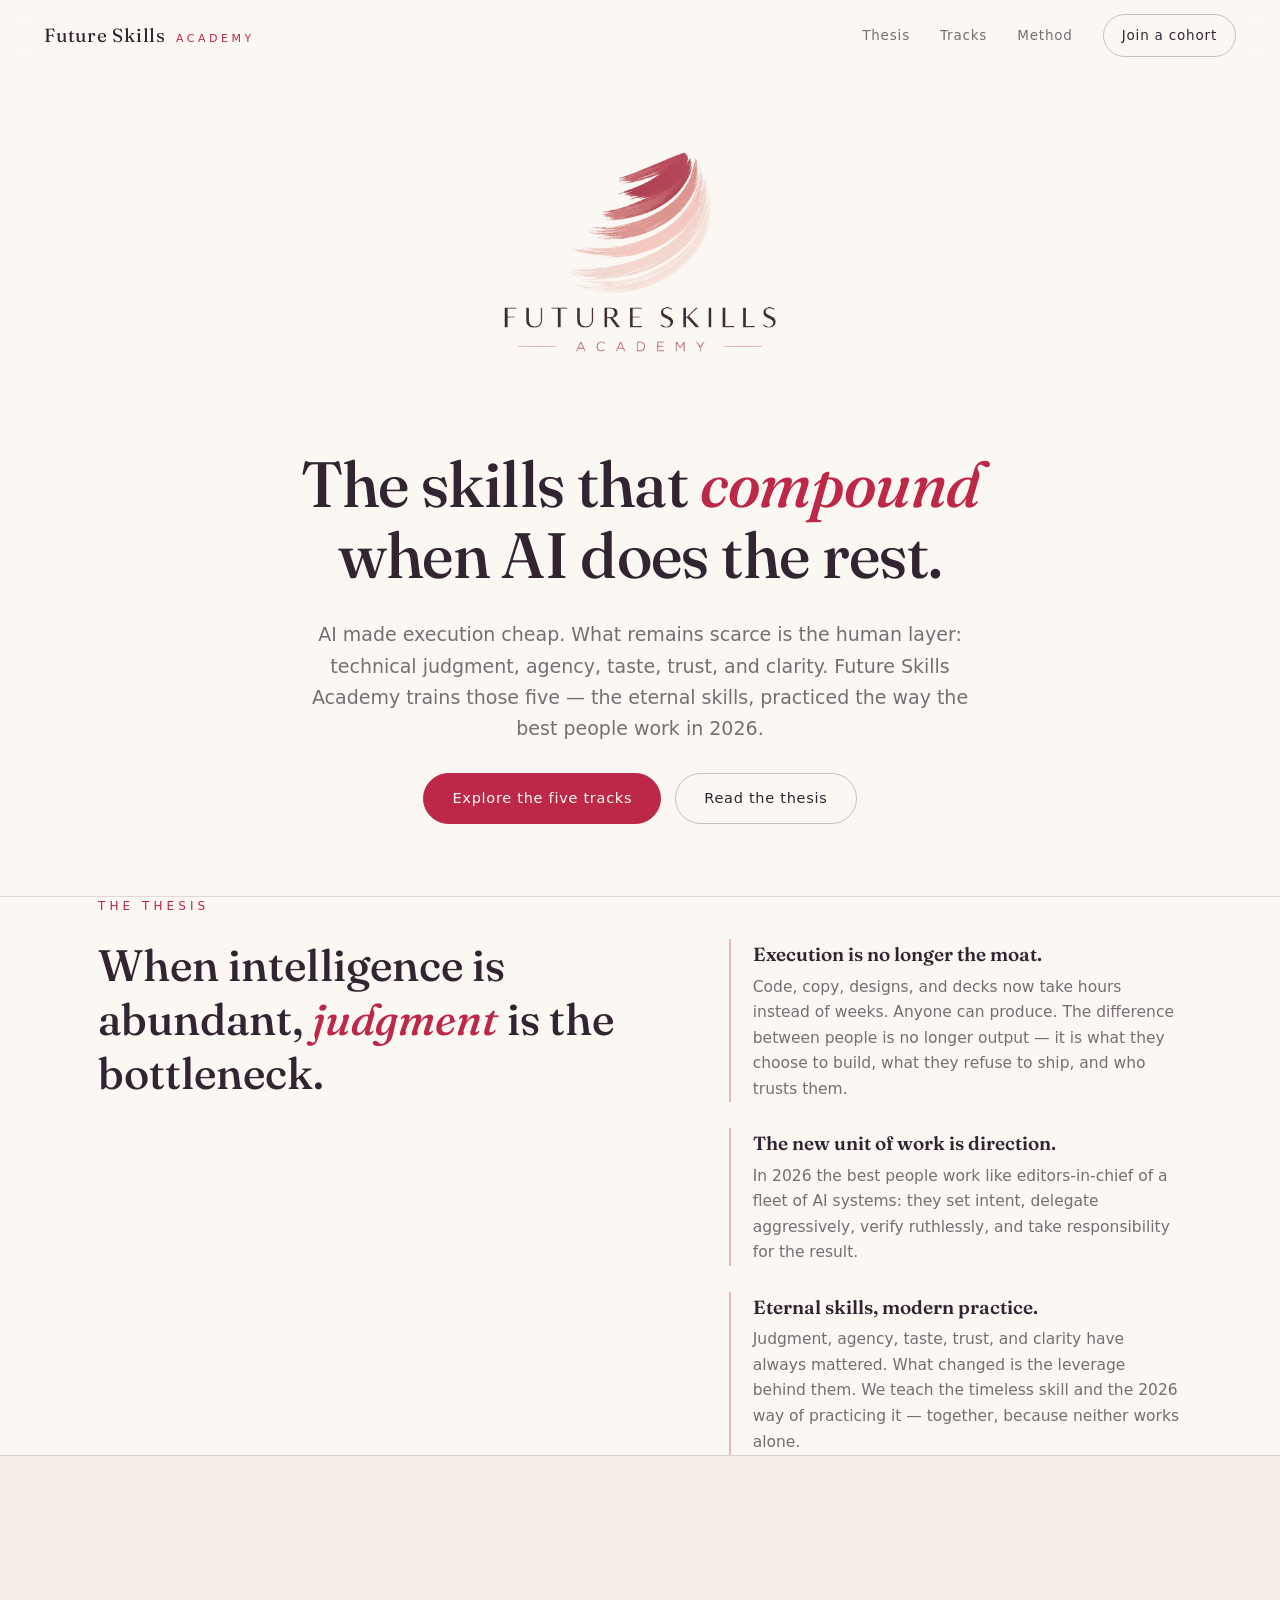
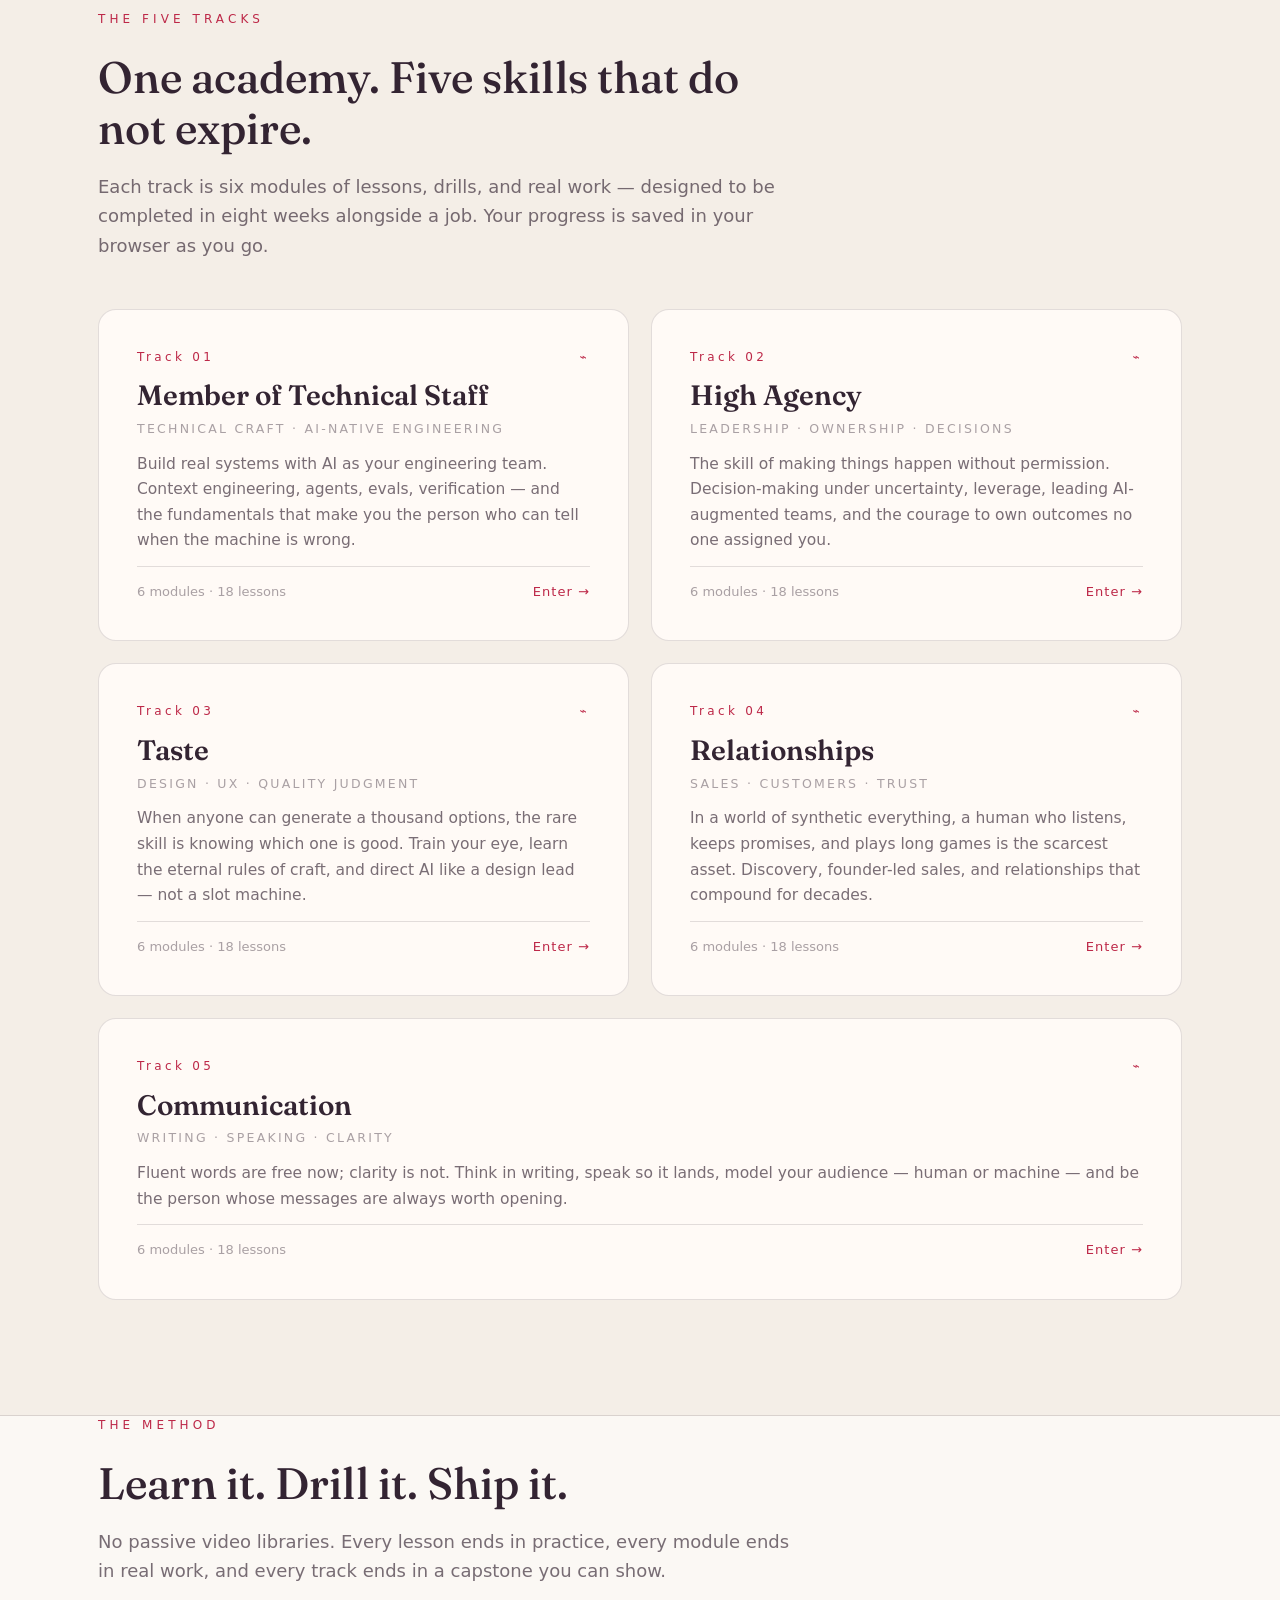
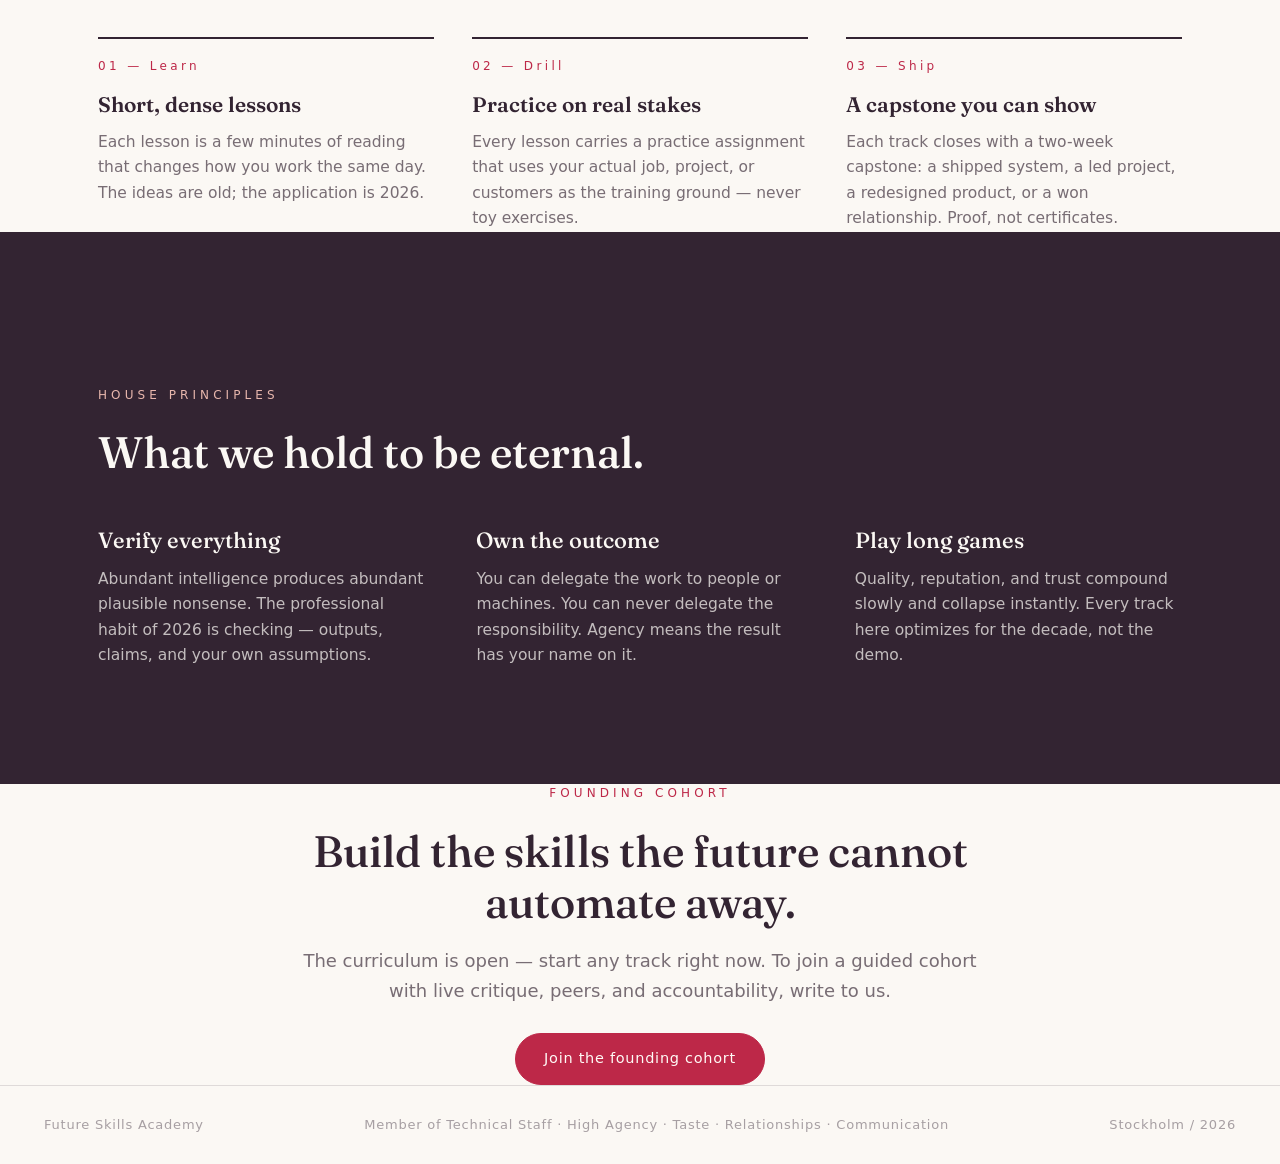
==== index.html @ a5e5b6e5 "Rebuild site as five-track course platform Replace the three YH course concepts with five AI-native " ====
<!doctype html>
<html lang="en">
  <head>
    <meta charset="utf-8" />
    <meta name="viewport" content="width=device-width, initial-scale=1" />
    <meta
      name="description"
      content="Future Skills Academy teaches the five skills that compound in an AI-native world: technical craft, high agency, taste, relationships, and communication."
    />
    <title>Future Skills Academy — The skills that compound in 2026</title>
    <link
      rel="icon"
      href="data:image/svg+xml,%3Csvg xmlns='http://www.w3.org/2000/svg' viewBox='0 0 64 64'%3E%3Crect width='64' height='64' rx='32' fill='%23322432'/%3E%3Cpath d='M17 42C30 17 48 14 50 18C40 22 33 31 28 46' fill='none' stroke='%23c23c56' stroke-width='7' stroke-linecap='round'/%3E%3C/svg%3E"
    />
    <link rel="preconnect" href="https://fonts.googleapis.com" />
    <link rel="preconnect" href="https://fonts.gstatic.com" crossorigin />
    <link
      href="https://fonts.googleapis.com/css2?family=Fraunces:ital,wght@0,400;0,500;0,600;1,400;1,500&display=swap"
      rel="stylesheet"
    />
    <link rel="stylesheet" href="styles.css" />
  </head>
  <body>
    <header class="site-header" data-header>
      <a class="brand" href="index.html">Future Skills <em>Academy</em></a>
      <nav class="site-nav" aria-label="Primary navigation">
        <a href="#thesis">Thesis</a>
        <a href="#tracks">Tracks</a>
        <a href="#method">Method</a>
        <a class="nav-cta" href="#join">Join a cohort</a>
      </nav>
    </header>

    <main>
      <section class="hero wrap">
        <img
          class="hero-logo reveal"
          src="assets/future-skills-logo-transparent.png"
          alt="Future Skills Academy logo — a rose and carmine brush stroke"
        />
        <h1 class="reveal">The skills that <span class="accent">compound</span> when AI does the rest.</h1>
        <p class="hero-lede reveal">
          AI made execution cheap. What remains scarce is the human layer: technical judgment, agency,
          taste, trust, and clarity. Future Skills Academy trains those five — the eternal skills,
          practiced the way the best people work in 2026.
        </p>
        <div class="hero-actions reveal">
          <a class="btn" href="#tracks">Explore the five tracks</a>
          <a class="btn ghost" href="#thesis">Read the thesis</a>
        </div>
      </section>

      <hr class="rule" />

      <section class="thesis wrap" id="thesis">
        <p class="section-note reveal">The thesis</p>
        <div class="thesis-grid">
          <blockquote class="reveal">
            When intelligence is abundant, <span class="accent">judgment</span> is the bottleneck.
          </blockquote>
          <ul class="thesis-points">
            <li class="reveal">
              <strong>Execution is no longer the moat.</strong>
              <p>
                Code, copy, designs, and decks now take hours instead of weeks. Anyone can produce.
                The difference between people is no longer output — it is what they choose to build,
                what they refuse to ship, and who trusts them.
              </p>
            </li>
            <li class="reveal">
              <strong>The new unit of work is direction.</strong>
              <p>
                In 2026 the best people work like editors-in-chief of a fleet of AI systems: they set
                intent, delegate aggressively, verify ruthlessly, and take responsibility for the result.
              </p>
            </li>
            <li class="reveal">
              <strong>Eternal skills, modern practice.</strong>
              <p>
                Judgment, agency, taste, trust, and clarity have always mattered. What changed is the
                leverage behind them. We teach the timeless skill and the 2026 way of practicing it —
                together, because neither works alone.
              </p>
            </li>
          </ul>
        </div>
      </section>

      <section class="pillars" id="tracks">
        <div class="wrap">
          <p class="section-note reveal">The five tracks</p>
          <h2 class="section-title reveal">One academy. Five skills that do not expire.</h2>
          <p class="section-lede reveal">
            Each track is six modules of lessons, drills, and real work — designed to be completed in
            eight weeks alongside a job. Your progress is saved in your browser as you go.
          </p>

          <div class="pillar-grid">
            <a class="pillar reveal" href="tracks/member-of-technical-staff.html">
              <span class="pillar-no">Track 01 <span aria-hidden="true">⌁</span></span>
              <h3>Member of Technical Staff</h3>
              <p class="pillar-domain">Technical craft · AI-native engineering</p>
              <p class="pillar-desc">
                Build real systems with AI as your engineering team. Context engineering, agents,
                evals, verification — and the fundamentals that make you the person who can tell
                when the machine is wrong.
              </p>
              <div class="pillar-meta">
                <span class="pillar-progress" data-track-progress="mts" data-track-total="18">6 modules · 18 lessons</span>
                <span class="go">Enter →</span>
              </div>
            </a>

            <a class="pillar reveal" href="tracks/high-agency.html">
              <span class="pillar-no">Track 02 <span aria-hidden="true">⌁</span></span>
              <h3>High Agency</h3>
              <p class="pillar-domain">Leadership · Ownership · Decisions</p>
              <p class="pillar-desc">
                The skill of making things happen without permission. Decision-making under
                uncertainty, leverage, leading AI-augmented teams, and the courage to own outcomes
                no one assigned you.
              </p>
              <div class="pillar-meta">
                <span class="pillar-progress" data-track-progress="agency" data-track-total="18">6 modules · 18 lessons</span>
                <span class="go">Enter →</span>
              </div>
            </a>

            <a class="pillar reveal" href="tracks/taste.html">
              <span class="pillar-no">Track 03 <span aria-hidden="true">⌁</span></span>
              <h3>Taste</h3>
              <p class="pillar-domain">Design · UX · Quality judgment</p>
              <p class="pillar-desc">
                When anyone can generate a thousand options, the rare skill is knowing which one is
                good. Train your eye, learn the eternal rules of craft, and direct AI like a design
                lead — not a slot machine.
              </p>
              <div class="pillar-meta">
                <span class="pillar-progress" data-track-progress="taste" data-track-total="18">6 modules · 18 lessons</span>
                <span class="go">Enter →</span>
              </div>
            </a>

            <a class="pillar reveal" href="tracks/relationships.html">
              <span class="pillar-no">Track 04 <span aria-hidden="true">⌁</span></span>
              <h3>Relationships</h3>
              <p class="pillar-domain">Sales · Customers · Trust</p>
              <p class="pillar-desc">
                In a world of synthetic everything, a human who listens, keeps promises, and plays
                long games is the scarcest asset. Discovery, founder-led sales, and relationships
                that compound for decades.
              </p>
              <div class="pillar-meta">
                <span class="pillar-progress" data-track-progress="rel" data-track-total="18">6 modules · 18 lessons</span>
                <span class="go">Enter →</span>
              </div>
            </a>

            <a class="pillar reveal" href="tracks/communication.html">
              <span class="pillar-no">Track 05 <span aria-hidden="true">⌁</span></span>
              <h3>Communication</h3>
              <p class="pillar-domain">Writing · Speaking · Clarity</p>
              <p class="pillar-desc">
                Fluent words are free now; clarity is not. Think in writing, speak so it lands,
                model your audience — human or machine — and be the person whose messages are
                always worth opening.
              </p>
              <div class="pillar-meta">
                <span class="pillar-progress" data-track-progress="comm" data-track-total="18">6 modules · 18 lessons</span>
                <span class="go">Enter →</span>
              </div>
            </a>
          </div>
        </div>
      </section>

      <section class="method wrap" id="method">
        <p class="section-note reveal">The method</p>
        <h2 class="section-title reveal">Learn it. Drill it. Ship it.</h2>
        <p class="section-lede reveal">
          No passive video libraries. Every lesson ends in practice, every module ends in real work,
          and every track ends in a capstone you can show.
        </p>
        <div class="method-grid">
          <div class="method-step reveal">
            <span>01 — Learn</span>
            <h3>Short, dense lessons</h3>
            <p>
              Each lesson is a few minutes of reading that changes how you work the same day. The
              ideas are old; the application is 2026.
            </p>
          </div>
          <div class="method-step reveal">
            <span>02 — Drill</span>
            <h3>Practice on real stakes</h3>
            <p>
              Every lesson carries a practice assignment that uses your actual job, project, or
              customers as the training ground — never toy exercises.
            </p>
          </div>
          <div class="method-step reveal">
            <span>03 — Ship</span>
            <h3>A capstone you can show</h3>
            <p>
              Each track closes with a two-week capstone: a shipped system, a led project, a
              redesigned product, or a won relationship. Proof, not certificates.
            </p>
          </div>
        </div>
      </section>

      <section class="principles">
        <div class="wrap">
          <p class="section-note reveal">House principles</p>
          <h2 class="section-title reveal">What we hold to be eternal.</h2>
          <div class="principle-grid">
            <div class="principle reveal">
              <h3>Verify everything</h3>
              <p>
                Abundant intelligence produces abundant plausible nonsense. The professional habit
                of 2026 is checking — outputs, claims, and your own assumptions.
              </p>
            </div>
            <div class="principle reveal">
              <h3>Own the outcome</h3>
              <p>
                You can delegate the work to people or machines. You can never delegate the
                responsibility. Agency means the result has your name on it.
              </p>
            </div>
            <div class="principle reveal">
              <h3>Play long games</h3>
              <p>
                Quality, reputation, and trust compound slowly and collapse instantly. Every track
                here optimizes for the decade, not the demo.
              </p>
            </div>
          </div>
        </div>
      </section>

      <section class="cta wrap" id="join">
        <p class="section-note reveal">Founding cohort</p>
        <h2 class="section-title reveal">Build the skills the future cannot automate away.</h2>
        <p class="section-lede reveal">
          The curriculum is open — start any track right now. To join a guided cohort with live
          critique, peers, and accountability, write to us.
        </p>
        <a
          class="btn reveal"
          href="mailto:hello@futureskills.academy?subject=Future%20Skills%20Academy%20founding%20cohort"
          >Join the founding cohort</a
        >
      </section>
    </main>

    <footer>
      <span>Future Skills Academy</span>
      <span>Member of Technical Staff · High Agency · Taste · Relationships · Communication</span>
      <span>Stockholm / 2026</span>
    </footer>

    <script src="script.js"></script>
  </body>
</html>
---- styles.css ----
/* Future Skills Academy — platform design system */

:root {
  --bone: #fbf8f4;
  --rice: #f4eee7;
  --paper: #fffaf6;
  --plum: #332432;
  --plum-soft: rgba(51, 36, 50, 0.66);
  --plum-faint: rgba(51, 36, 50, 0.42);
  --carmine: #bd2848;
  --carmine-deep: #9c1f3b;
  --rose: #c96a70;
  --blush: #e8b7ad;
  --mist: #f2dcd4;
  --line: rgba(51, 36, 50, 0.14);
  --line-strong: rgba(51, 36, 50, 0.26);
  --max: 1180px;
  --header: 72px;
  --serif: "Fraunces", "Iowan Old Style", Georgia, "Times New Roman", serif;
  --sans: "Helvetica Neue", Inter, ui-sans-serif, system-ui, -apple-system, "Segoe UI", sans-serif;
}

* {
  box-sizing: border-box;
}

html {
  scroll-behavior: smooth;
  scroll-padding-top: calc(var(--header) + 16px);
}

body {
  min-width: 320px;
  margin: 0;
  overflow-x: hidden;
  background: var(--bone);
  color: var(--plum);
  font-family: var(--sans);
  font-size: 17px;
  line-height: 1.65;
  text-rendering: optimizeLegibility;
  -webkit-font-smoothing: antialiased;
}

a {
  color: inherit;
  text-decoration: none;
}

::selection {
  background: var(--blush);
  color: var(--plum);
}

img {
  max-width: 100%;
  height: auto;
}

.sr-only {
  position: absolute;
  width: 1px;
  height: 1px;
  margin: -1px;
  overflow: hidden;
  clip: rect(0 0 0 0);
  white-space: nowrap;
}

.wrap {
  max-width: var(--max);
  margin: 0 auto;
  padding: 0 clamp(20px, 5vw, 48px);
}

/* ---------- header ---------- */

.site-header {
  position: fixed;
  z-index: 40;
  top: 0;
  right: 0;
  left: 0;
  display: flex;
  min-height: var(--header);
  align-items: center;
  justify-content: space-between;
  padding: 0 clamp(20px, 4vw, 44px);
  border-bottom: 1px solid transparent;
  background: rgba(251, 248, 244, 0.86);
  backdrop-filter: blur(12px);
  -webkit-backdrop-filter: blur(12px);
  transition: border-color 0.3s ease;
}

.site-header.is-scrolled {
  border-bottom-color: var(--line);
}

.brand {
  display: flex;
  align-items: baseline;
  gap: 10px;
  font-family: var(--serif);
  font-size: 19px;
  letter-spacing: 0.04em;
}

.brand em {
  font-style: normal;
  font-family: var(--sans);
  font-size: 11px;
  text-transform: uppercase;
  letter-spacing: 0.32em;
  color: var(--carmine);
}

.site-nav {
  display: flex;
  align-items: center;
  gap: clamp(14px, 2.4vw, 30px);
  font-size: 13.5px;
  letter-spacing: 0.06em;
}

.site-nav a {
  color: var(--plum-soft);
  transition: color 0.2s ease;
}

.site-nav a:hover,
.site-nav a[aria-current="page"] {
  color: var(--carmine);
}

.nav-cta {
  padding: 9px 18px;
  border: 1px solid var(--line-strong);
  border-radius: 999px;
  color: var(--plum) !important;
  transition: border-color 0.2s ease, background 0.2s ease;
}

.nav-cta:hover {
  border-color: var(--carmine);
  background: var(--mist);
}

/* ---------- landing hero ---------- */

.hero {
  display: grid;
  min-height: min(calc(100svh - var(--header)), 880px);
  align-content: center;
  gap: 28px;
  padding-top: calc(var(--header) + clamp(40px, 8vh, 90px));
  padding-bottom: clamp(48px, 8vh, 100px);
  text-align: center;
}

.hero-logo {
  width: min(290px, 60vw);
  margin: 0 auto;
}

.hero h1 {
  margin: 0 auto;
  max-width: 17ch;
  font-family: var(--serif);
  font-size: clamp(34px, 5.4vw, 64px);
  font-weight: 500;
  line-height: 1.12;
  letter-spacing: -0.01em;
}

.hero h1 .accent {
  color: var(--carmine);
  font-style: italic;
}

.hero-lede {
  margin: 0 auto;
  max-width: 56ch;
  color: var(--plum-soft);
  font-size: clamp(16px, 1.7vw, 19px);
}

.hero-actions {
  display: flex;
  flex-wrap: wrap;
  justify-content: center;
  gap: 14px;
}

.btn {
  display: inline-block;
  padding: 13px 28px;
  border-radius: 999px;
  border: 1px solid var(--carmine);
  background: var(--carmine);
  color: var(--paper);
  font-size: 14.5px;
  letter-spacing: 0.05em;
  transition: background 0.2s ease, border-color 0.2s ease, transform 0.2s ease;
}

.btn:hover {
  background: var(--carmine-deep);
  border-color: var(--carmine-deep);
  transform: translateY(-1px);
}

.btn.ghost {
  background: transparent;
  color: var(--plum);
  border-color: var(--line-strong);
}

.btn.ghost:hover {
  background: var(--mist);
  border-color: var(--carmine);
}

/* ---------- section scaffolding ---------- */

section {
  padding: clamp(88px, 12vw, 160px) 0 clamp(64px, 9vw, 120px);
}

.section-note {
  margin: 0 0 22px;
  font-size: 12px;
  text-transform: uppercase;
  letter-spacing: 0.34em;
  color: var(--carmine);
}

.section-title {
  margin: 0 0 18px;
  max-width: 24ch;
  font-family: var(--serif);
  font-size: clamp(27px, 3.6vw, 44px);
  font-weight: 500;
  line-height: 1.16;
}

.section-lede {
  margin: 0 0 8px;
  max-width: 62ch;
  color: var(--plum-soft);
  font-size: clamp(16px, 1.6vw, 18px);
}

.rule {
  border: 0;
  border-top: 1px solid var(--line);
  margin: 0;
}

/* ---------- thesis ---------- */

.thesis blockquote {
  margin: 0;
  max-width: 30ch;
  font-family: var(--serif);
  font-size: clamp(26px, 3.6vw, 44px);
  font-weight: 500;
  line-height: 1.22;
}

.thesis blockquote .accent {
  color: var(--carmine);
  font-style: italic;
}

.thesis-grid {
  display: grid;
  grid-template-columns: 1.1fr 0.9fr;
  gap: clamp(32px, 6vw, 90px);
  align-items: start;
}

.thesis-points {
  display: grid;
  gap: 26px;
  margin: 0;
  padding: 0;
  list-style: none;
}

.thesis-points li {
  padding-left: 22px;
  border-left: 2px solid var(--blush);
}

.thesis-points strong {
  display: block;
  margin-bottom: 4px;
  font-family: var(--serif);
  font-size: 19px;
  font-weight: 600;
}

.thesis-points p {
  margin: 0;
  color: var(--plum-soft);
  font-size: 15.5px;
}

/* ---------- pillars ---------- */

.pillars {
  background: var(--rice);
  border-top: 1px solid var(--line);
  border-bottom: 1px solid var(--line);
}

.pillar-grid {
  display: grid;
  grid-template-columns: repeat(2, 1fr);
  gap: 22px;
  margin-top: clamp(28px, 4vw, 48px);
}

/* odd final card (e.g. the fifth track) takes the full row */
.pillar-grid .pillar:last-child:nth-child(odd) {
  grid-column: 1 / -1;
}

.pillar {
  position: relative;
  display: flex;
  flex-direction: column;
  gap: 12px;
  padding: clamp(24px, 3vw, 38px);
  border: 1px solid var(--line);
  border-radius: 18px;
  background: var(--paper);
  transition: transform 0.25s ease, box-shadow 0.25s ease, border-color 0.25s ease;
}

.pillar:hover {
  transform: translateY(-4px);
  border-color: rgba(189, 40, 72, 0.4);
  box-shadow: 0 18px 40px rgba(51, 36, 50, 0.08);
}

.pillar-no {
  display: flex;
  align-items: center;
  justify-content: space-between;
  font-size: 12px;
  letter-spacing: 0.28em;
  color: var(--carmine);
}

.pillar h3 {
  margin: 0;
  font-family: var(--serif);
  font-size: clamp(22px, 2.4vw, 28px);
  font-weight: 600;
  line-height: 1.2;
}

.pillar .pillar-domain {
  margin: -6px 0 0;
  font-size: 12.5px;
  text-transform: uppercase;
  letter-spacing: 0.18em;
  color: var(--plum-faint);
}

.pillar p.pillar-desc {
  margin: 0;
  color: var(--plum-soft);
  font-size: 15.5px;
  flex-grow: 1;
}

.pillar-meta {
  display: flex;
  align-items: center;
  justify-content: space-between;
  padding-top: 14px;
  border-top: 1px solid var(--line);
  font-size: 13px;
  color: var(--plum-faint);
}

.pillar-meta .go {
  color: var(--carmine);
  letter-spacing: 0.08em;
}

.pillar-progress {
  font-variant-numeric: tabular-nums;
}

/* ---------- method ---------- */

.method-grid {
  display: grid;
  grid-template-columns: repeat(3, 1fr);
  gap: clamp(22px, 3vw, 40px);
  margin-top: clamp(28px, 4vw, 52px);
}

.method-step {
  padding-top: 18px;
  border-top: 2px solid var(--plum);
}

.method-step span {
  display: block;
  margin-bottom: 10px;
  font-size: 12px;
  letter-spacing: 0.28em;
  color: var(--carmine);
}

.method-step h3 {
  margin: 0 0 8px;
  font-family: var(--serif);
  font-size: 21px;
  font-weight: 600;
}

.method-step p {
  margin: 0;
  color: var(--plum-soft);
  font-size: 15.5px;
}

/* ---------- principles strip ---------- */

.principles {
  background: var(--plum);
  color: var(--bone);
}

.principles .section-note {
  color: var(--blush);
}

.principle-grid {
  display: grid;
  grid-template-columns: repeat(3, 1fr);
  gap: clamp(24px, 4vw, 56px);
  margin-top: clamp(24px, 4vw, 44px);
}

.principle h3 {
  margin: 0 0 8px;
  font-family: var(--serif);
  font-size: 22px;
  font-weight: 500;
}

.principle p {
  margin: 0;
  color: rgba(251, 248, 244, 0.72);
  font-size: 15.5px;
}

/* ---------- cta / council ---------- */

.cta {
  text-align: center;
}

.cta .section-title {
  margin-inline: auto;
}

.cta .section-lede {
  margin-inline: auto;
  margin-bottom: 28px;
}

/* ---------- footer ---------- */

footer {
  display: flex;
  flex-wrap: wrap;
  gap: 12px;
  align-items: center;
  justify-content: space-between;
  padding: 28px clamp(20px, 4vw, 44px);
  border-top: 1px solid var(--line);
  font-size: 13px;
  color: var(--plum-faint);
  letter-spacing: 0.06em;
}

/* ---------- track pages ---------- */

.track-hero {
  padding-top: calc(var(--header) + clamp(48px, 8vh, 96px));
  padding-bottom: clamp(40px, 6vw, 72px);
  border-bottom: 1px solid var(--line);
}

.track-kicker {
  display: flex;
  align-items: center;
  gap: 14px;
  margin-bottom: 18px;
  font-size: 12px;
  text-transform: uppercase;
  letter-spacing: 0.3em;
  color: var(--carmine);
}

.track-kicker::after {
  content: "";
  flex: 0 0 56px;
  height: 1px;
  background: var(--carmine);
  opacity: 0.5;
}

.track-hero h1 {
  margin: 0 0 16px;
  max-width: 16ch;
  font-family: var(--serif);
  font-size: clamp(36px, 5.4vw, 64px);
  font-weight: 500;
  line-height: 1.08;
  letter-spacing: -0.01em;
}

.track-epigraph {
  margin: 0 0 26px;
  max-width: 52ch;
  font-family: var(--serif);
  font-style: italic;
  font-size: clamp(18px, 2vw, 22px);
  color: var(--plum-soft);
}

.track-meta {
  display: flex;
  flex-wrap: wrap;
  gap: 10px 28px;
  font-size: 13px;
  letter-spacing: 0.1em;
  text-transform: uppercase;
  color: var(--plum-faint);
}

.track-meta strong {
  color: var(--plum);
  font-weight: 600;
}

/* progress bar */

.track-progress {
  position: sticky;
  top: var(--header);
  z-index: 30;
  border-bottom: 1px solid var(--line);
  background: rgba(251, 248, 244, 0.92);
  backdrop-filter: blur(10px);
  -webkit-backdrop-filter: blur(10px);
}

.track-progress .wrap {
  display: flex;
  align-items: center;
  gap: 18px;
  padding-top: 12px;
  padding-bottom: 12px;
}

.track-progress-label {
  flex-shrink: 0;
  font-size: 12.5px;
  letter-spacing: 0.08em;
  color: var(--plum-soft);
  font-variant-numeric: tabular-nums;
}

.track-progress-bar {
  position: relative;
  flex: 1;
  height: 4px;
  border-radius: 999px;
  background: var(--mist);
  overflow: hidden;
}

.track-progress-fill {
  position: absolute;
  inset: 0 auto 0 0;
  width: 0%;
  border-radius: 999px;
  background: var(--carmine);
  transition: width 0.4s ease;
}

/* track intro columns */

.track-intro-grid {
  display: grid;
  grid-template-columns: 1.15fr 0.85fr;
  gap: clamp(32px, 6vw, 80px);
  align-items: start;
}

.track-intro-grid h2 {
  margin: 0 0 14px;
  font-family: var(--serif);
  font-size: clamp(23px, 2.8vw, 32px);
  font-weight: 600;
  line-height: 1.2;
}

.track-intro-grid p {
  margin: 0 0 16px;
  color: var(--plum-soft);
}

.outcomes {
  padding: clamp(22px, 3vw, 32px);
  border: 1px solid var(--line);
  border-radius: 18px;
  background: var(--paper);
}

.outcomes h3 {
  margin: 0 0 14px;
  font-size: 12px;
  text-transform: uppercase;
  letter-spacing: 0.28em;
  color: var(--carmine);
}

.outcomes ul {
  display: grid;
  gap: 12px;
  margin: 0;
  padding: 0;
  list-style: none;
  font-size: 15.5px;
}

.outcomes li {
  position: relative;
  padding-left: 24px;
  color: var(--plum-soft);
}

.outcomes li::before {
  content: "";
  position: absolute;
  top: 0.55em;
  left: 0;
  width: 12px;
  height: 2px;
  background: var(--carmine);
}

/* curriculum */

.curriculum {
  background: var(--rice);
  border-top: 1px solid var(--line);
  border-bottom: 1px solid var(--line);
}

.module {
  margin-top: clamp(34px, 5vw, 56px);
}

.module-head {
  display: flex;
  align-items: baseline;
  gap: 18px;
  margin-bottom: 8px;
}

.module-no {
  flex-shrink: 0;
  font-size: 12px;
  letter-spacing: 0.26em;
  color: var(--carmine);
}

.module-head h3 {
  margin: 0;
  font-family: var(--serif);
  font-size: clamp(21px, 2.4vw, 27px);
  font-weight: 600;
}

.module-summary {
  margin: 0 0 20px;
  max-width: 66ch;
  color: var(--plum-soft);
  font-size: 15.5px;
}

.lesson {
  border: 1px solid var(--line);
  border-radius: 14px;
  background: var(--paper);
  margin-bottom: 10px;
  overflow: hidden;
}

.lesson[open] {
  border-color: rgba(189, 40, 72, 0.35);
}

.lesson summary {
  display: flex;
  align-items: center;
  gap: 16px;
  padding: 16px 20px;
  cursor: pointer;
  list-style: none;
  user-select: none;
}

.lesson summary::-webkit-details-marker {
  display: none;
}

.lesson-no {
  flex-shrink: 0;
  width: 38px;
  font-size: 13px;
  color: var(--carmine);
  font-variant-numeric: tabular-nums;
}

.lesson-title {
  flex: 1;
  font-size: 16px;
  font-weight: 500;
}

.lesson-state {
  flex-shrink: 0;
  display: inline-flex;
  align-items: center;
  justify-content: center;
  width: 22px;
  height: 22px;
  border: 1.5px solid var(--line-strong);
  border-radius: 50%;
  font-size: 12px;
  color: transparent;
  transition: all 0.2s ease;
}

.lesson.is-done .lesson-state {
  border-color: var(--carmine);
  background: var(--carmine);
  color: var(--paper);
}

.lesson.is-done .lesson-title {
  color: var(--plum-faint);
}

.lesson-chevron {
  flex-shrink: 0;
  color: var(--plum-faint);
  font-size: 12px;
  transition: transform 0.25s ease;
}

.lesson[open] .lesson-chevron {
  transform: rotate(180deg);
}

.lesson-body {
  padding: 4px 22px 22px 74px;
}

.lesson-body p {
  margin: 0 0 14px;
  max-width: 68ch;
  color: var(--plum-soft);
  font-size: 15.5px;
}

.lesson-body p:last-of-type {
  margin-bottom: 18px;
}

.practice {
  padding: 14px 18px;
  border-left: 3px solid var(--carmine);
  border-radius: 0 10px 10px 0;
  background: var(--mist);
  color: var(--plum) !important;
}

.practice strong {
  color: var(--carmine-deep);
}

.mark-done {
  display: inline-flex;
  align-items: center;
  gap: 8px;
  margin-top: 16px;
  padding: 8px 18px;
  border: 1px solid var(--line-strong);
  border-radius: 999px;
  background: transparent;
  color: var(--plum);
  font-family: var(--sans);
  font-size: 13px;
  letter-spacing: 0.06em;
  cursor: pointer;
  transition: all 0.2s ease;
}

.mark-done:hover {
  border-color: var(--carmine);
  background: var(--paper);
}

.lesson.is-done .mark-done {
  border-color: var(--carmine);
  background: var(--carmine);
  color: var(--paper);
}

@media (max-width: 1023px) {
  .lesson-body {
    padding-left: 22px;
  }
}

/* capstone */

.capstone-panel {
  display: grid;
  grid-template-columns: 1fr 1fr;
  gap: clamp(28px, 5vw, 70px);
  padding: clamp(28px, 4vw, 52px);
  border: 1px solid var(--line);
  border-radius: 22px;
  background: var(--plum);
  color: var(--bone);
}

.capstone-panel .section-note {
  color: var(--blush);
}

.capstone-panel h2 {
  margin: 0 0 14px;
  font-family: var(--serif);
  font-size: clamp(24px, 3vw, 36px);
  font-weight: 500;
  line-height: 1.18;
}

.capstone-panel p {
  margin: 0 0 14px;
  color: rgba(251, 248, 244, 0.74);
  font-size: 15.5px;
}

.capstone-panel ol {
  margin: 0;
  padding-left: 20px;
  display: grid;
  gap: 12px;
  color: rgba(251, 248, 244, 0.82);
  font-size: 15.5px;
}

/* track footer nav */

.track-nav {
  display: grid;
  grid-template-columns: 1fr 1fr;
  gap: 18px;
}

.track-nav a {
  display: flex;
  flex-direction: column;
  gap: 6px;
  padding: 24px 28px;
  border: 1px solid var(--line);
  border-radius: 16px;
  background: var(--paper);
  transition: border-color 0.2s ease, transform 0.2s ease;
}

.track-nav a:hover {
  border-color: var(--carmine);
  transform: translateY(-2px);
}

.track-nav span {
  font-size: 12px;
  text-transform: uppercase;
  letter-spacing: 0.24em;
  color: var(--carmine);
}

.track-nav strong {
  font-family: var(--serif);
  font-size: 20px;
  font-weight: 600;
}

.track-nav a.next {
  text-align: right;
  align-items: flex-end;
}

/* ---------- reveal animation ---------- */

.reveal {
  opacity: 0;
  transform: translateY(18px);
  transition: opacity 0.7s ease, transform 0.7s ease;
}

.reveal.is-visible {
  opacity: 1;
  transform: none;
}

@media (prefers-reduced-motion: reduce) {
  html {
    scroll-behavior: auto;
  }
  .reveal {
    opacity: 1;
    transform: none;
    transition: none;
  }
}

/* ---------- responsive ---------- */

@media (max-width: 1023px) {
  .pillar-grid,
  .thesis-grid,
  .track-intro-grid,
  .capstone-panel {
    grid-template-columns: 1fr;
  }

  .method-grid,
  .principle-grid {
    grid-template-columns: 1fr;
    gap: 28px;
  }
}

@media (max-width: 720px) {
  .site-nav a:not(.nav-cta) {
    display: none;
  }

  .track-nav {
    grid-template-columns: 1fr;
  }

  .track-nav a.next {
    text-align: left;
    align-items: flex-start;
  }
}
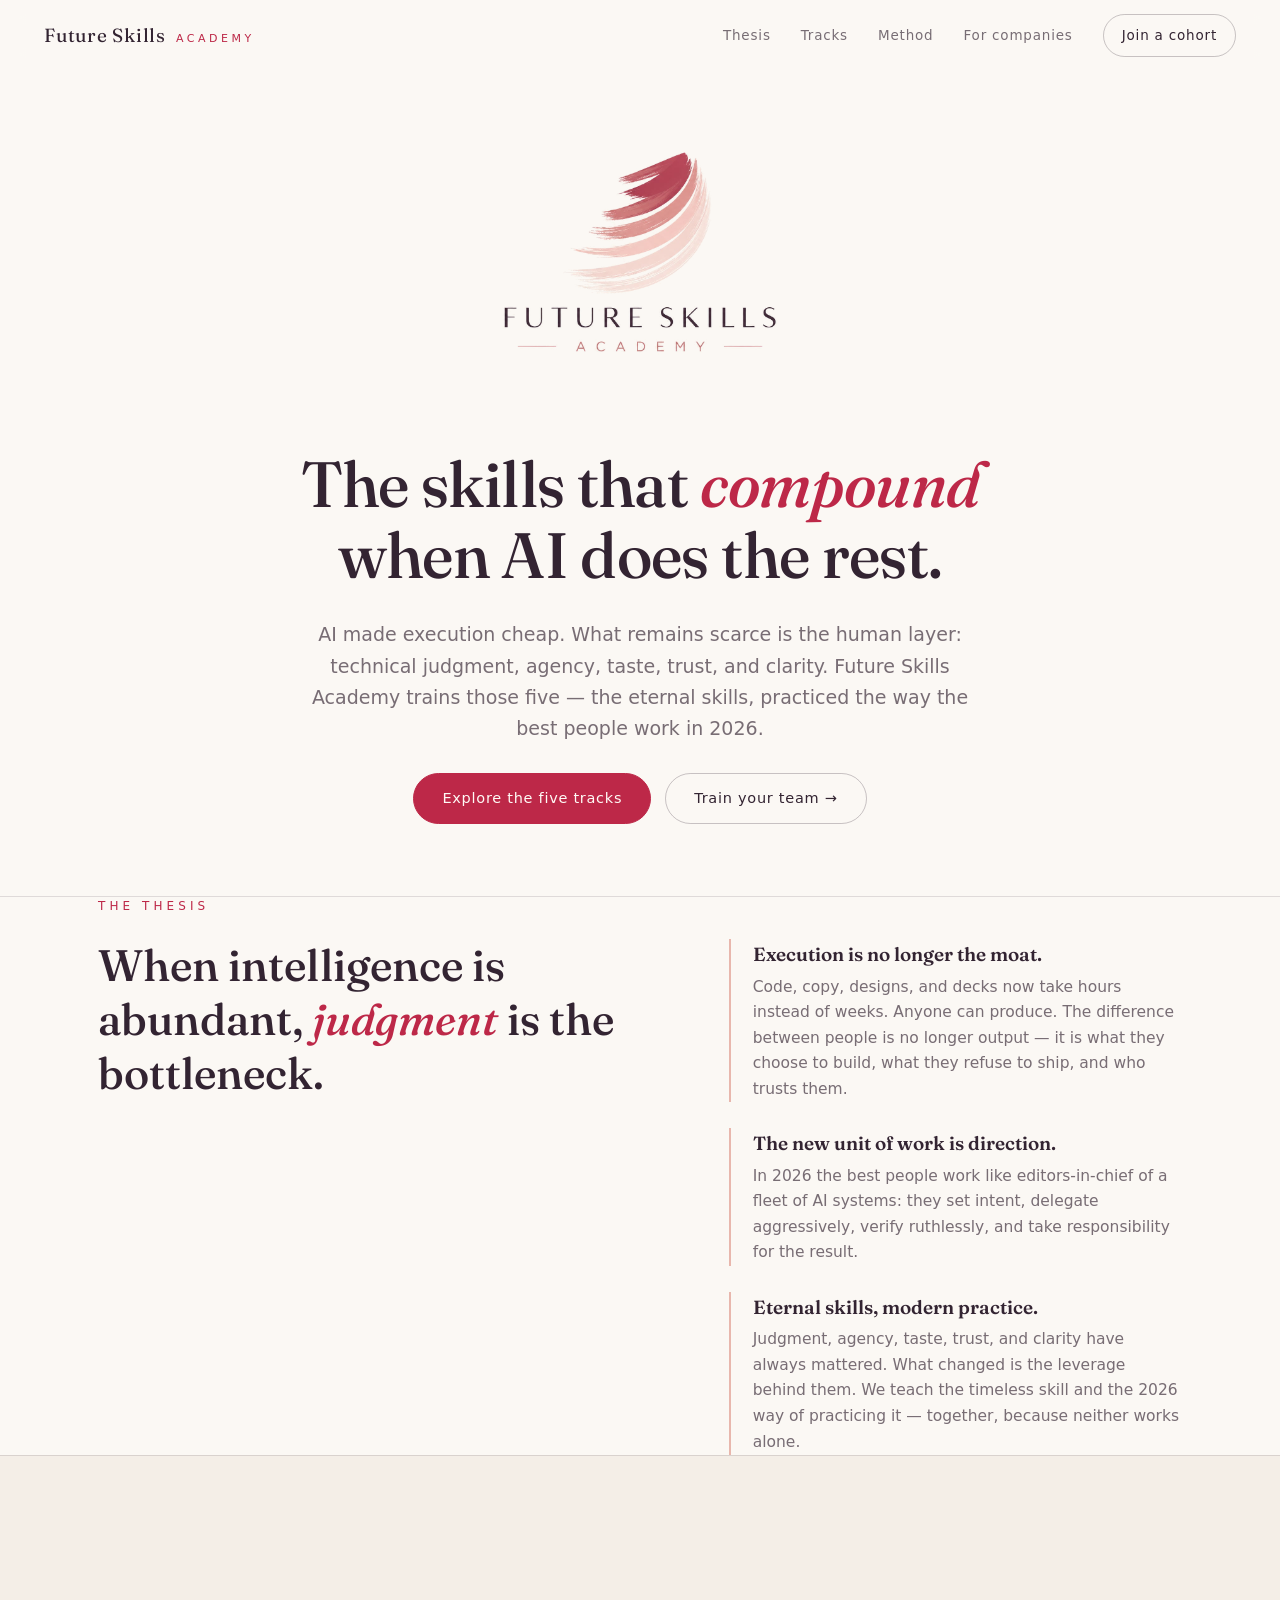
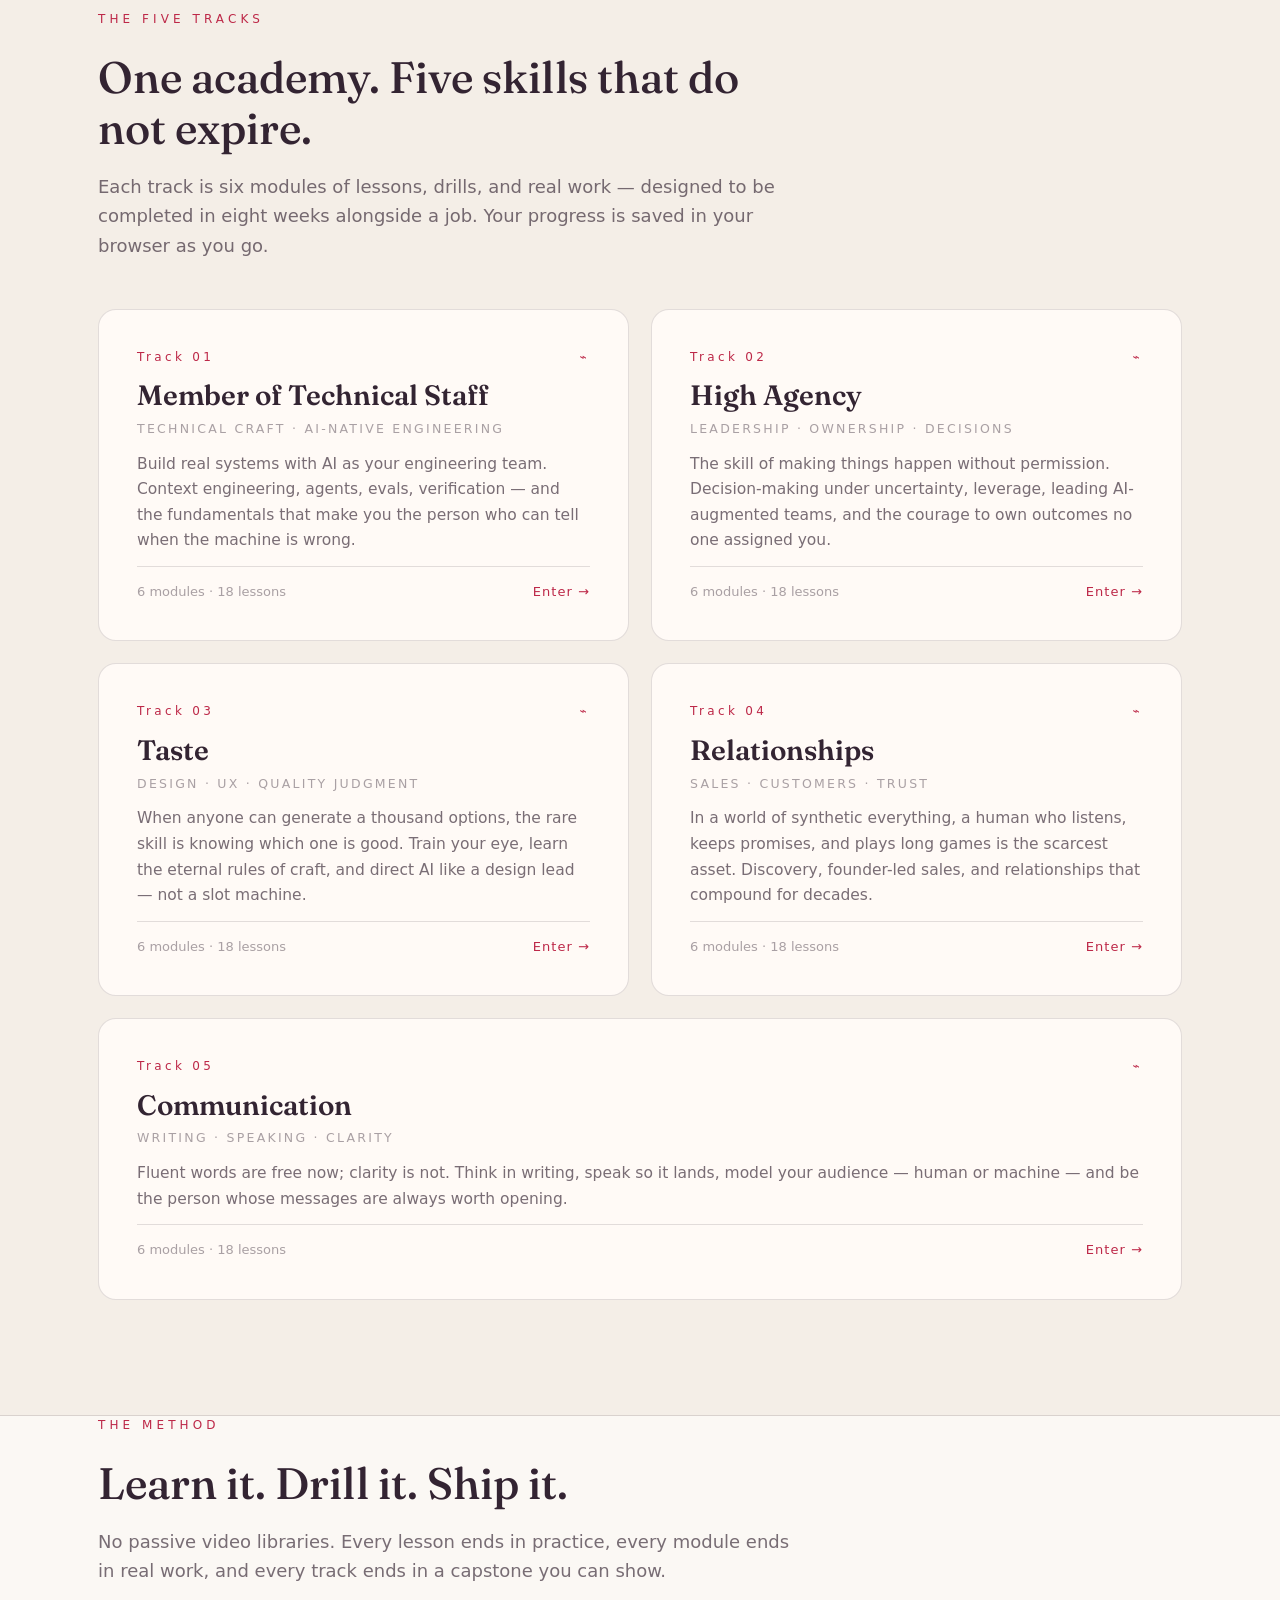
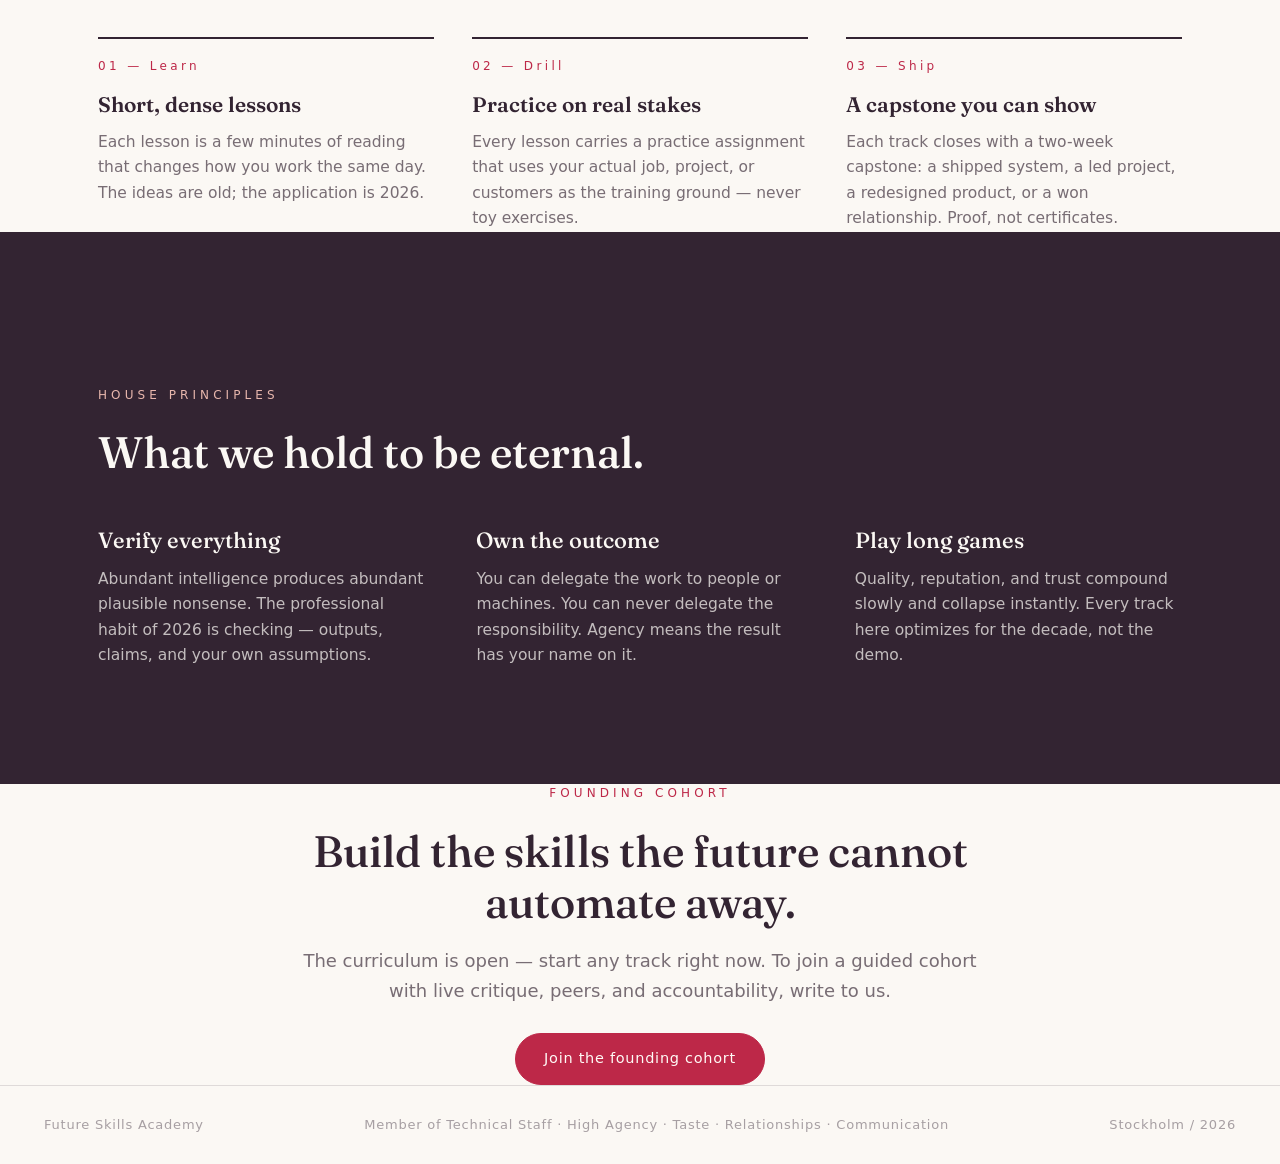
==== commit 0b42b35e: "Add growth layer: email course capture, For companies page, analytics Kit-ready signup blocks on the" ====
--- a/index.html
+++ b/index.html
@@ -8,6 +8,20 @@
       content="Future Skills Academy teaches the five skills that compound in an AI-native world: technical craft, high agency, taste, relationships, and communication."
     />
     <title>Future Skills Academy — The skills that compound in 2026</title>
+    <link rel="canonical" href="https://futureskillsacademy.ai/" />
+    <meta property="og:type" content="website" />
+    <meta property="og:site_name" content="Future Skills Academy" />
+    <meta property="og:url" content="https://futureskillsacademy.ai/" />
+    <meta property="og:title" content="Future Skills Academy — The skills that compound in 2026" />
+    <meta property="og:description" content="Future Skills Academy teaches the five skills that compound in an AI-native world: technical craft, high agency, taste, relationships, and communication." />
+    <meta property="og:image" content="https://futureskillsacademy.ai/assets/og-image.png" />
+    <meta property="og:image:width" content="1200" />
+    <meta property="og:image:height" content="630" />
+    <meta property="og:image:alt" content="Future Skills Academy — The skills that compound when AI does the rest." />
+    <meta name="twitter:card" content="summary_large_image" />
+    <meta name="twitter:title" content="Future Skills Academy — The skills that compound in 2026" />
+    <meta name="twitter:description" content="Future Skills Academy teaches the five skills that compound in an AI-native world: technical craft, high agency, taste, relationships, and communication." />
+    <meta name="twitter:image" content="https://futureskillsacademy.ai/assets/og-image.png" />
     <link
       rel="icon"
       href="data:image/svg+xml,%3Csvg xmlns='http://www.w3.org/2000/svg' viewBox='0 0 64 64'%3E%3Crect width='64' height='64' rx='32' fill='%23322432'/%3E%3Cpath d='M17 42C30 17 48 14 50 18C40 22 33 31 28 46' fill='none' stroke='%23c23c56' stroke-width='7' stroke-linecap='round'/%3E%3C/svg%3E"
@@ -22,11 +36,12 @@
   </head>
   <body>
     <header class="site-header" data-header>
-      <a class="brand" href="index.html">Future Skills <em>Academy</em></a>
+      <a class="brand" href="https://futureskillsacademy.ai/">Future Skills <em>Academy</em></a>
       <nav class="site-nav" aria-label="Primary navigation">
         <a href="#thesis">Thesis</a>
         <a href="#tracks">Tracks</a>
         <a href="#method">Method</a>
+        <a href="for-companies.html">For companies</a>
         <a class="nav-cta" href="#join">Join a cohort</a>
       </nav>
     </header>
@@ -46,7 +61,7 @@
         </p>
         <div class="hero-actions reveal">
           <a class="btn" href="#tracks">Explore the five tracks</a>
-          <a class="btn ghost" href="#thesis">Read the thesis</a>
+          <a class="btn ghost" href="for-companies.html">Train your team →</a>
         </div>
       </section>
 
@@ -248,9 +263,28 @@
         </p>
         <a
           class="btn reveal"
-          href="mailto:hello@futureskills.academy?subject=Future%20Skills%20Academy%20founding%20cohort"
+          href="mailto:hello@futureskillsacademy.ai?subject=Future%20Skills%20Academy%20founding%20cohort"
           >Join the founding cohort</a
         >
+
+        <div class="email-capture reveal" data-email-capture style="margin-top: 40px; text-align: left">
+          <h3>Or start free, today</h3>
+          <p>
+            Get the Member of Technical Staff track as an email course: two lessons a week for nine
+            weeks, each with a practice assignment that uses your real work.
+          </p>
+          <form class="email-capture-form">
+            <input
+              type="email"
+              name="email_address"
+              required
+              placeholder="you@company.com"
+              aria-label="Email address"
+            />
+            <button class="btn" type="submit">Start the email course</button>
+          </form>
+          <p class="email-capture-note">18 lessons. No other emails unless you ask for them.</p>
+        </div>
       </section>
     </main>
 
@@ -260,6 +294,7 @@
       <span>Stockholm / 2026</span>
     </footer>
 
+    <script defer data-domain="futureskillsacademy.ai" src="https://plausible.io/js/script.js"></script>
     <script src="script.js"></script>
   </body>
 </html>
--- a/styles.css
+++ b/styles.css
@@ -837,6 +837,200 @@
   }
 }
 
+/* email capture */
+
+.email-capture {
+  display: none;
+  margin: 28px 0 8px;
+  padding: clamp(24px, 3vw, 36px);
+  border: 1px solid rgba(189, 40, 72, 0.3);
+  border-radius: 18px;
+  background: var(--paper);
+}
+
+.email-capture.is-enabled {
+  display: block;
+}
+
+.email-capture h3 {
+  margin: 0 0 6px;
+  font-family: var(--serif);
+  font-size: 22px;
+  font-weight: 600;
+}
+
+.email-capture p {
+  margin: 0 0 18px;
+  max-width: 56ch;
+  color: var(--plum-soft);
+  font-size: 15.5px;
+}
+
+.email-capture-form {
+  display: flex;
+  flex-wrap: wrap;
+  gap: 10px;
+}
+
+.email-capture-form input[type="email"] {
+  flex: 1 1 240px;
+  padding: 12px 18px;
+  border: 1px solid var(--line-strong);
+  border-radius: 999px;
+  background: var(--bone);
+  color: var(--plum);
+  font-family: var(--sans);
+  font-size: 15px;
+}
+
+.email-capture-form input[type="email"]:focus {
+  outline: 2px solid var(--carmine);
+  outline-offset: 1px;
+  border-color: transparent;
+}
+
+.email-capture-note {
+  margin: 12px 0 0 !important;
+  font-size: 12.5px !important;
+  color: var(--plum-faint) !important;
+}
+
+.email-capture-success {
+  margin: 0;
+  padding: 6px 0;
+  color: var(--carmine-deep);
+  font-size: 16px;
+  font-weight: 500;
+}
+
+.email-capture-link {
+  display: none;
+}
+
+.email-capture-link.is-enabled {
+  display: block;
+  margin: 18px 0 0;
+}
+
+.email-capture-link a {
+  color: var(--carmine);
+  font-size: 15px;
+  letter-spacing: 0.04em;
+  border-bottom: 1px solid rgba(189, 40, 72, 0.3);
+}
+
+.lesson-body .email-capture {
+  margin-top: 20px;
+}
+
+/* offer cards (for-companies) */
+
+.offer-grid {
+  display: grid;
+  grid-template-columns: repeat(3, 1fr);
+  gap: 22px;
+  margin-top: clamp(28px, 4vw, 48px);
+}
+
+.offer {
+  display: flex;
+  flex-direction: column;
+  gap: 12px;
+  padding: clamp(24px, 3vw, 36px);
+  border: 1px solid var(--line);
+  border-radius: 18px;
+  background: var(--paper);
+}
+
+.offer.is-featured {
+  border-color: rgba(189, 40, 72, 0.45);
+  box-shadow: 0 18px 40px rgba(51, 36, 50, 0.07);
+}
+
+.offer h3 {
+  margin: 0;
+  font-family: var(--serif);
+  font-size: 23px;
+  font-weight: 600;
+}
+
+.offer .offer-tag {
+  font-size: 12px;
+  text-transform: uppercase;
+  letter-spacing: 0.26em;
+  color: var(--carmine);
+}
+
+.offer .offer-price {
+  font-family: var(--serif);
+  font-size: 27px;
+  font-weight: 500;
+}
+
+.offer .offer-price em {
+  font-style: normal;
+  font-family: var(--sans);
+  font-size: 13px;
+  color: var(--plum-faint);
+}
+
+.offer p {
+  margin: 0;
+  color: var(--plum-soft);
+  font-size: 15.5px;
+  flex-grow: 1;
+}
+
+.offer ul {
+  margin: 0;
+  padding: 0 0 0 18px;
+  color: var(--plum-soft);
+  font-size: 15px;
+  display: grid;
+  gap: 8px;
+}
+
+.agenda {
+  display: grid;
+  grid-template-columns: 1fr 1fr;
+  gap: clamp(22px, 3vw, 40px);
+  margin-top: clamp(24px, 3vw, 40px);
+}
+
+.agenda-block {
+  padding-top: 16px;
+  border-top: 2px solid var(--plum);
+}
+
+.agenda-block span {
+  display: block;
+  margin-bottom: 8px;
+  font-size: 12px;
+  letter-spacing: 0.26em;
+  color: var(--carmine);
+  text-transform: uppercase;
+}
+
+.agenda-block h3 {
+  margin: 0 0 8px;
+  font-family: var(--serif);
+  font-size: 20px;
+  font-weight: 600;
+}
+
+.agenda-block p {
+  margin: 0;
+  color: var(--plum-soft);
+  font-size: 15px;
+}
+
+@media (max-width: 1023px) {
+  .offer-grid,
+  .agenda {
+    grid-template-columns: 1fr;
+  }
+}
+
 /* capstone */
 
 .capstone-panel {
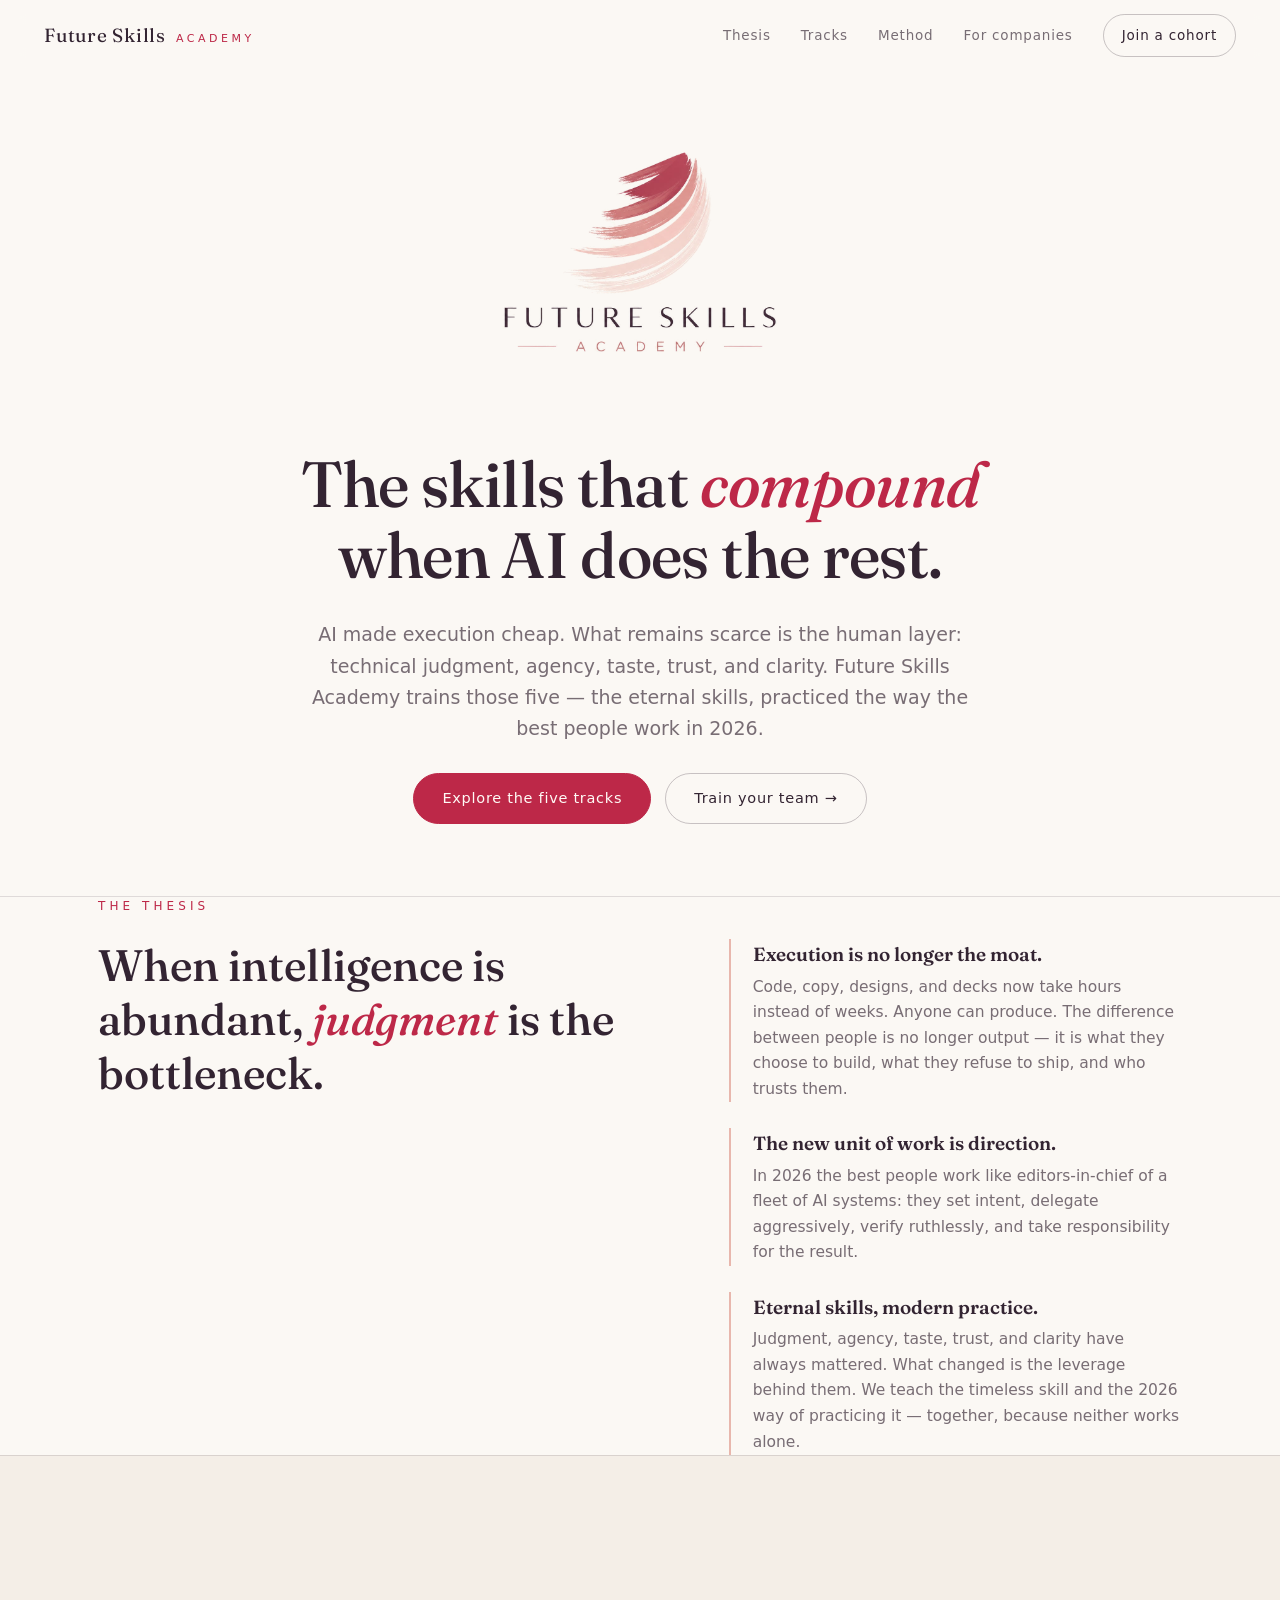
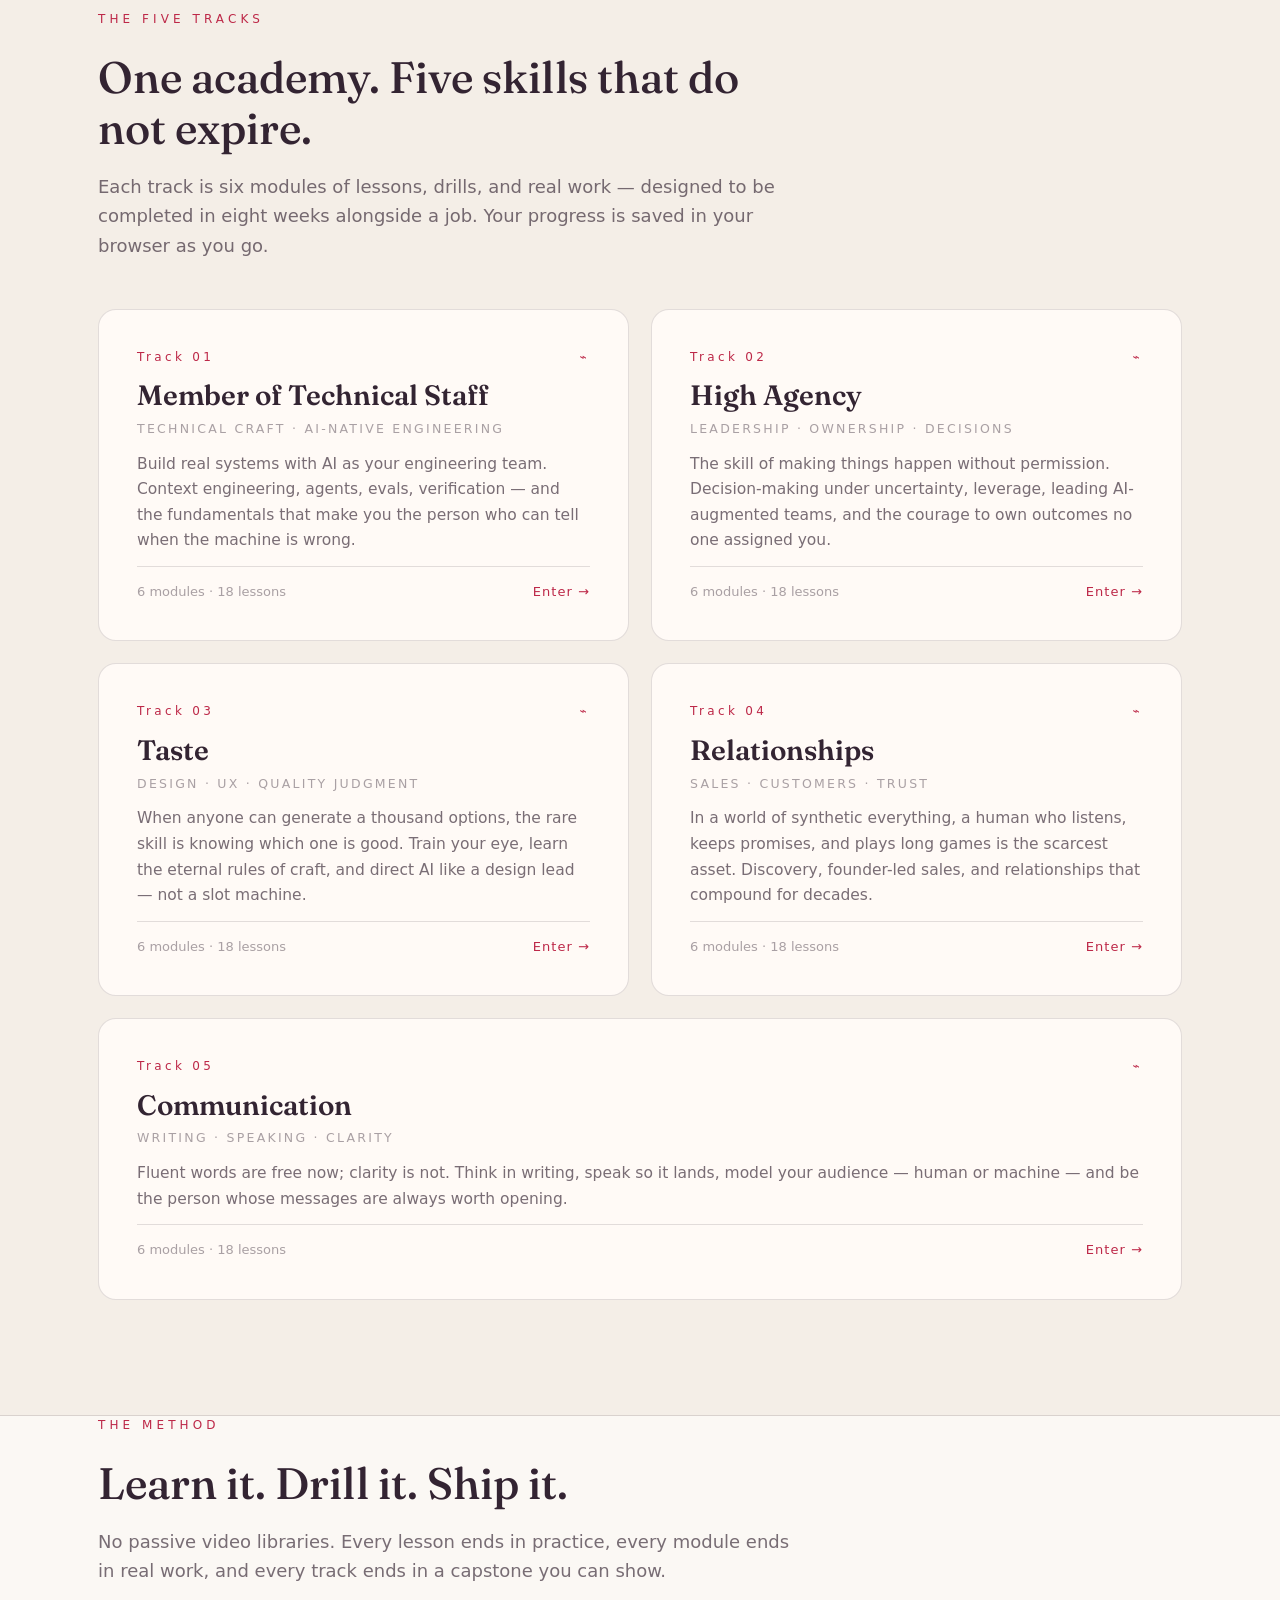
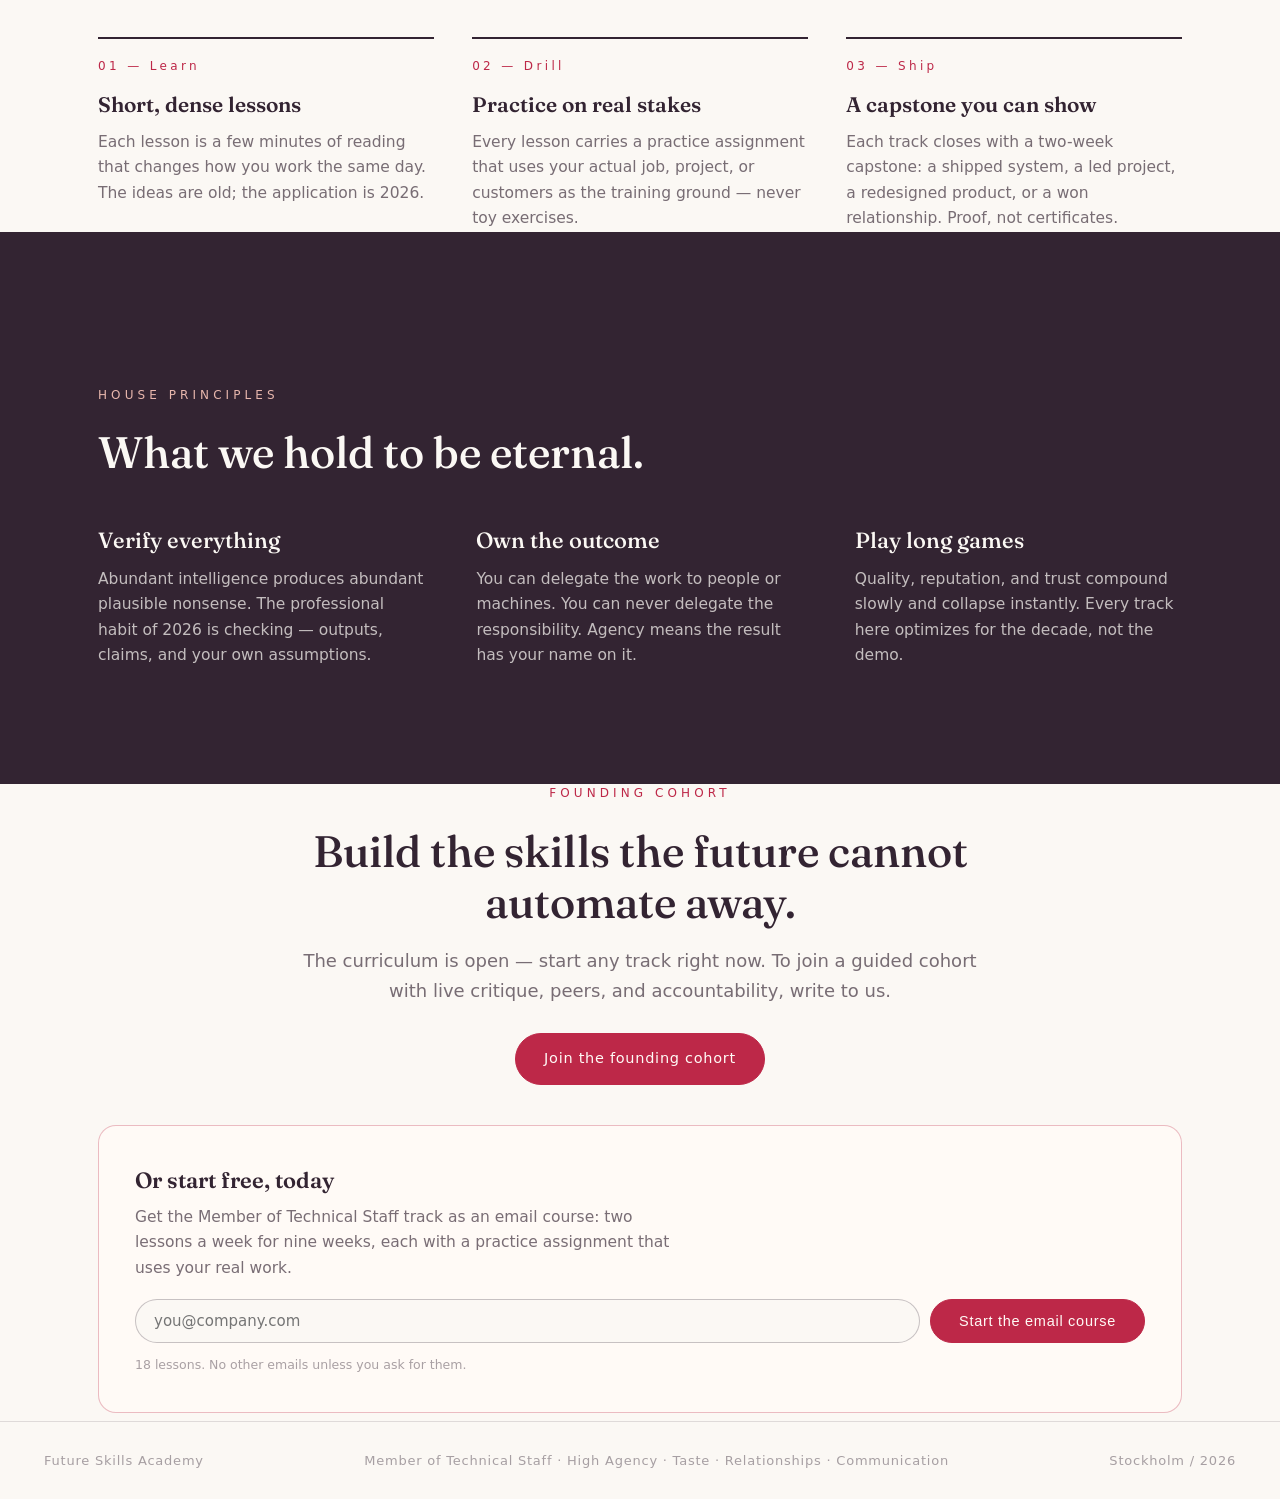
==== commit 93ff3fb5: "Switch analytics from Plausible to GoatCounter Co-Authored-By: Claude Fable 5 <noreply@anthropic.com" ====
--- a/index.html
+++ b/index.html
@@ -294,7 +294,7 @@
       <span>Stockholm / 2026</span>
     </footer>
 
-    <script defer data-domain="futureskillsacademy.ai" src="https://plausible.io/js/script.js"></script>
+    <script data-goatcounter="https://futureskillsacademy.goatcounter.com/count" async src="https://gc.zgo.at/count.js"></script>
     <script src="script.js"></script>
   </body>
 </html>
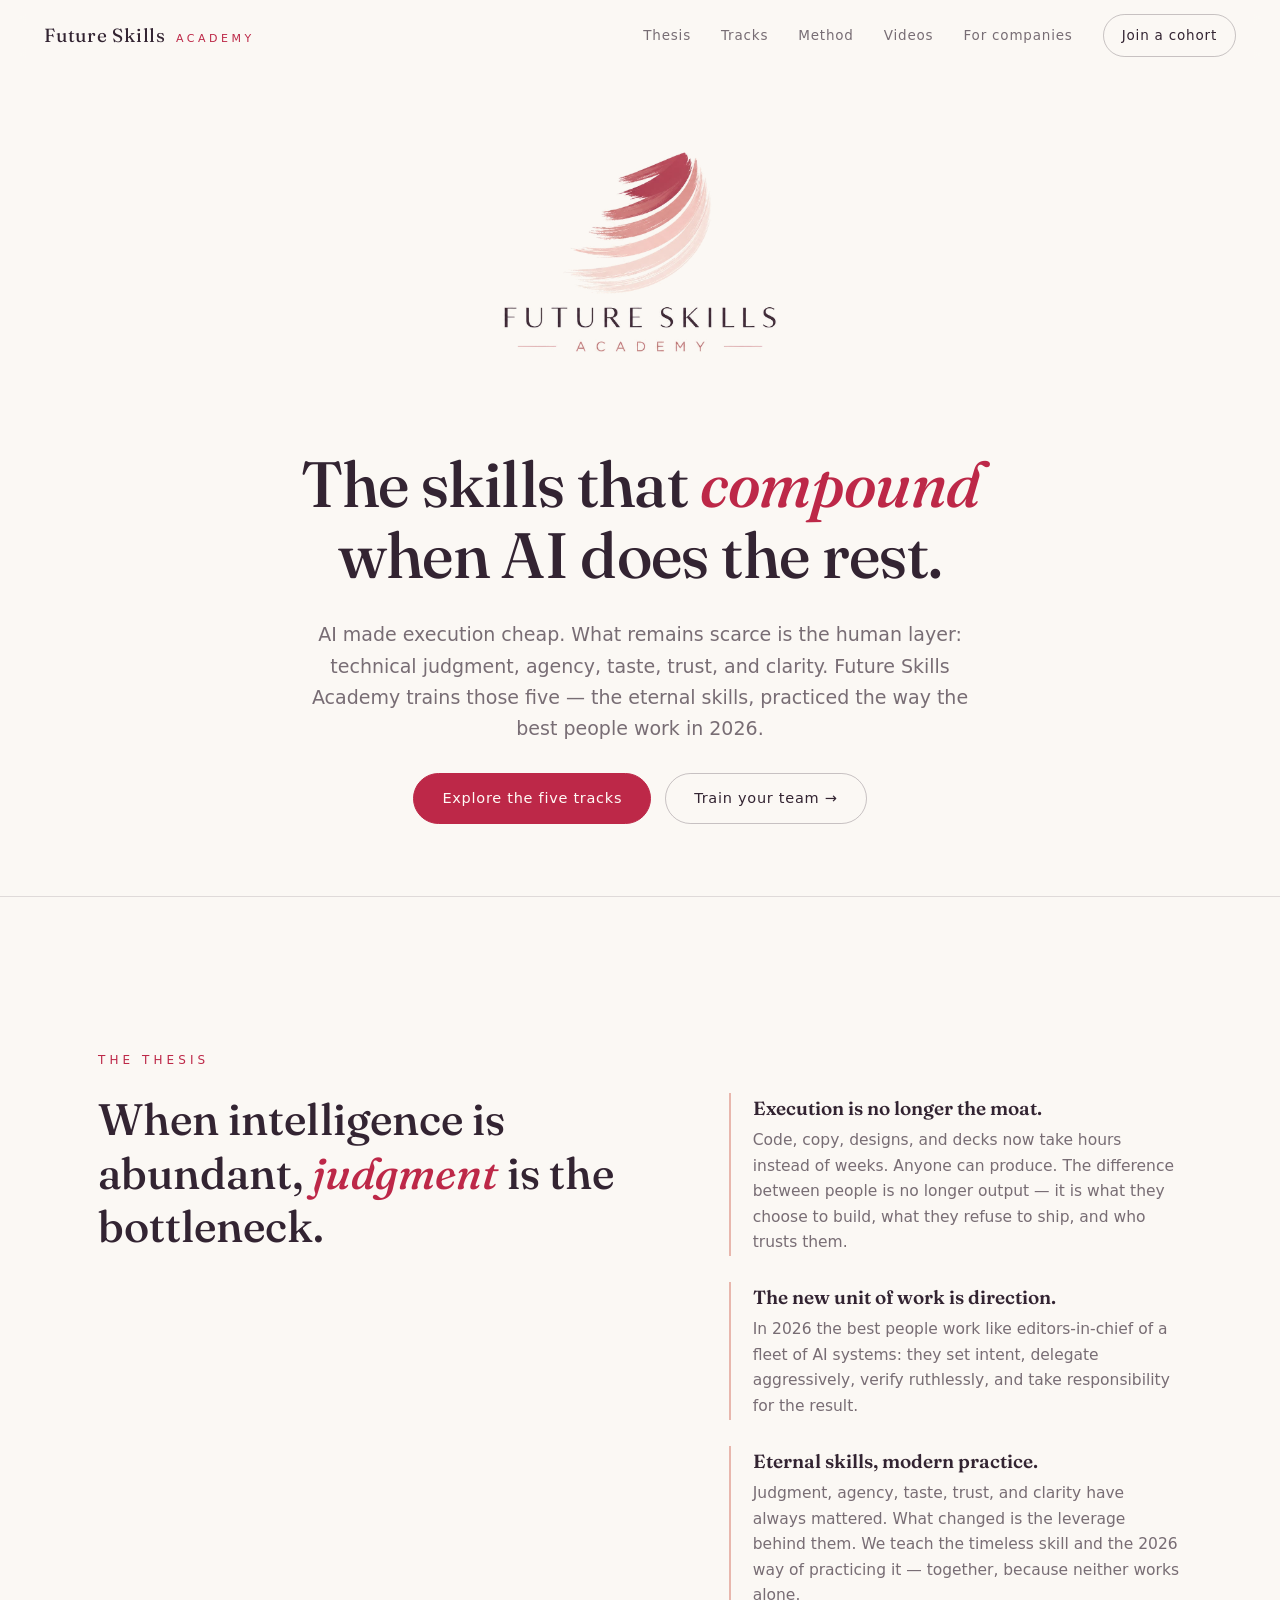
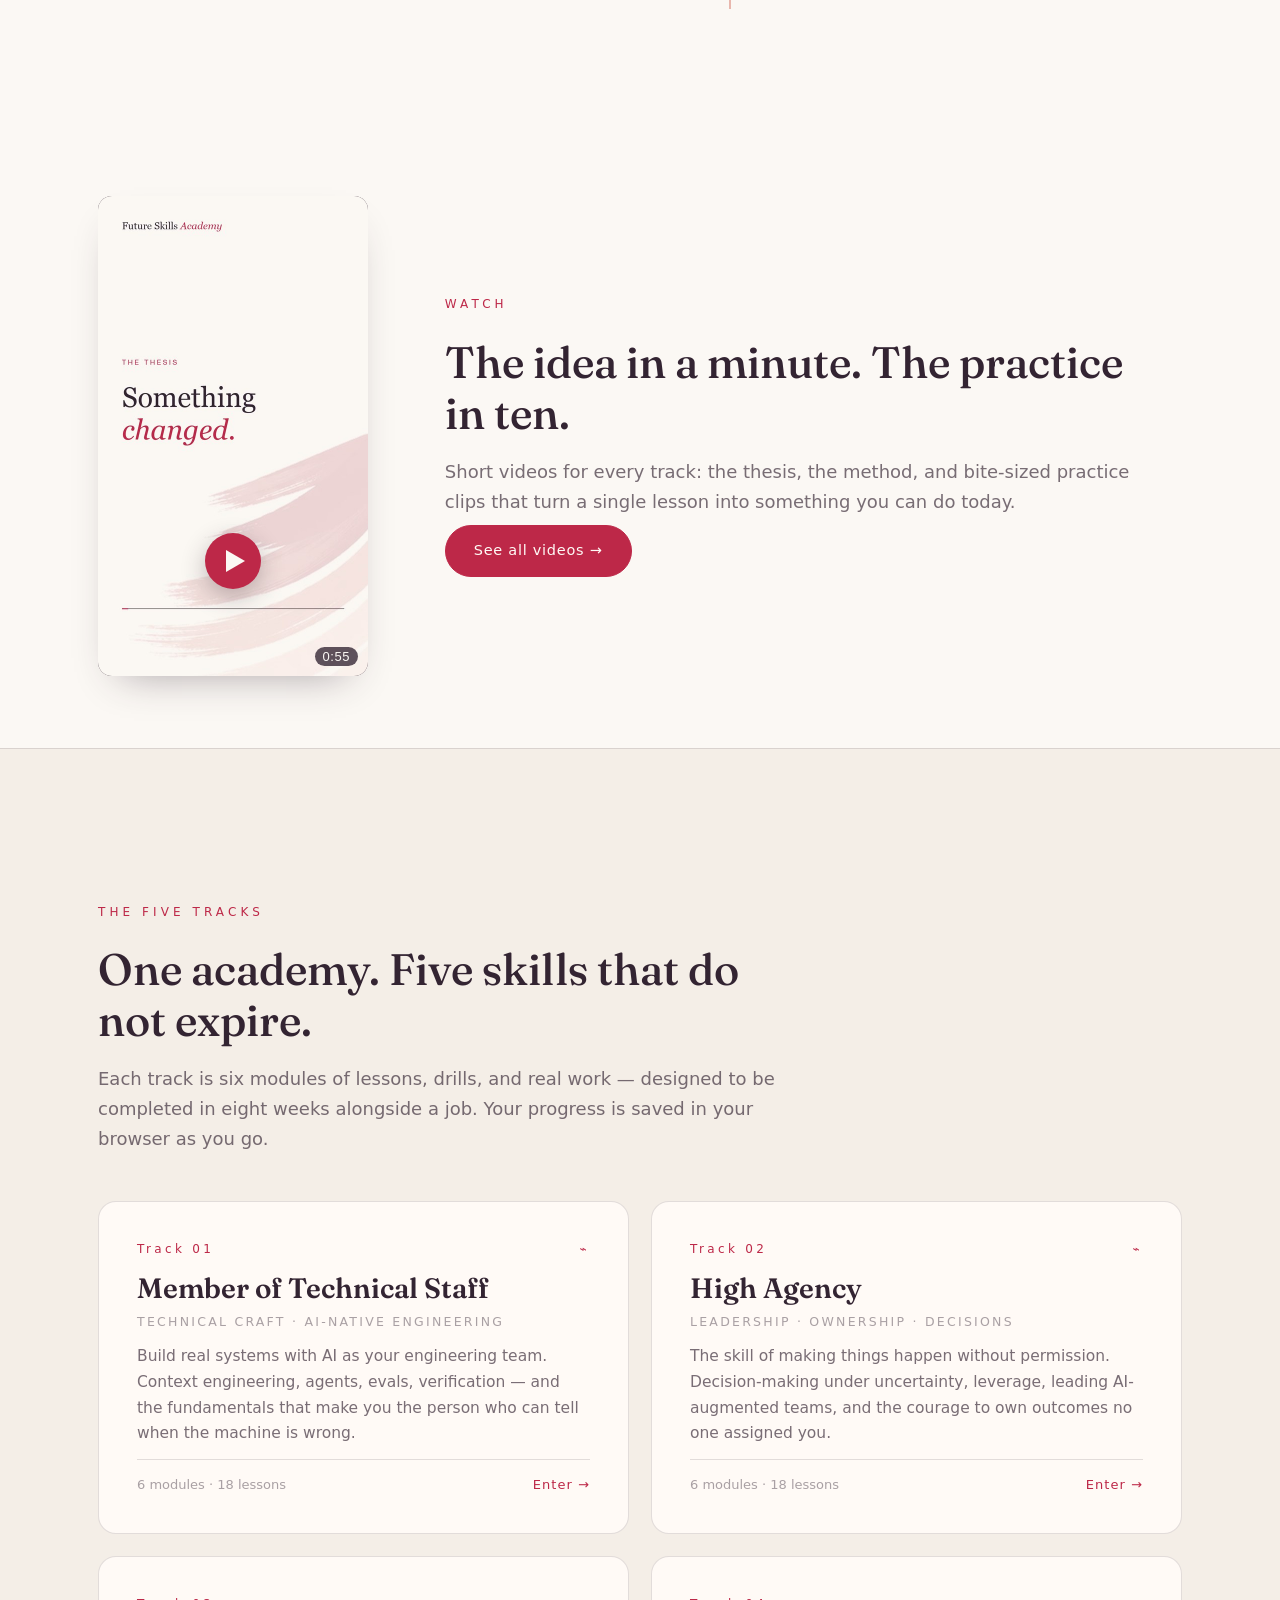
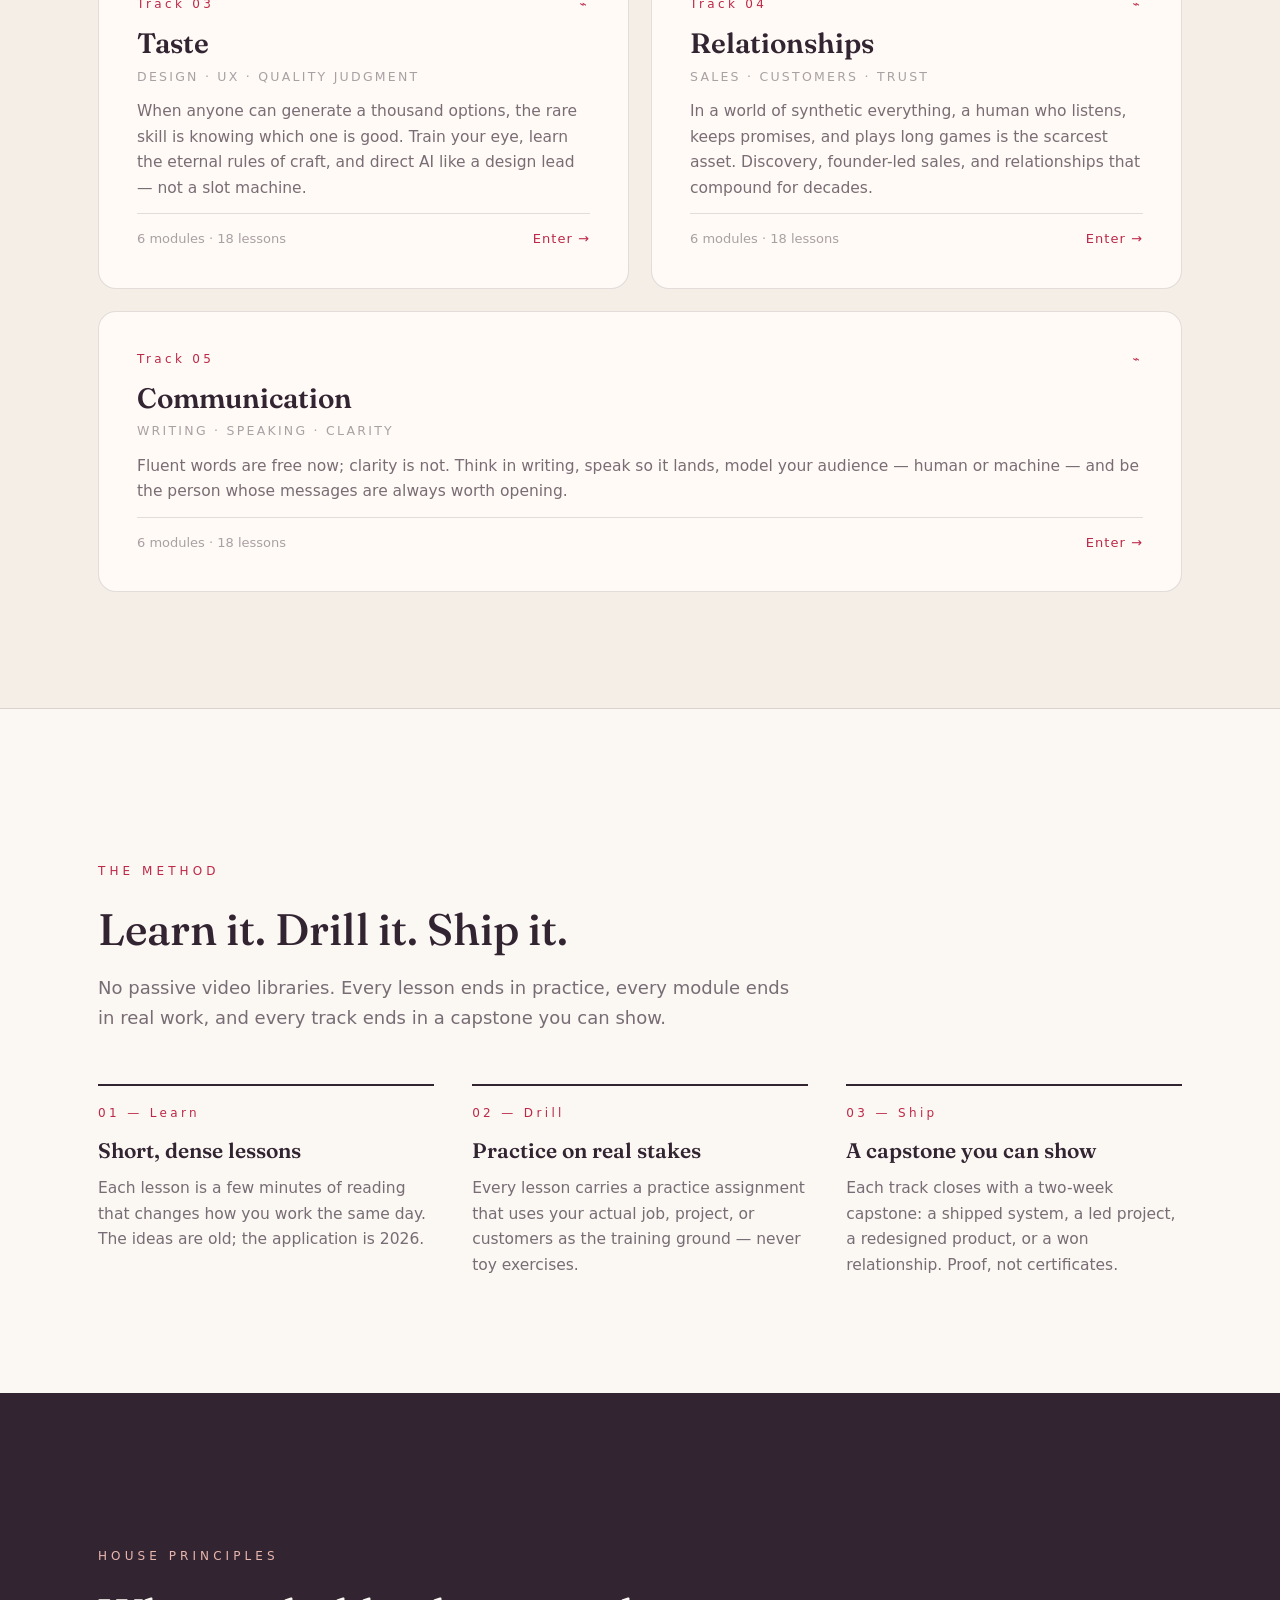
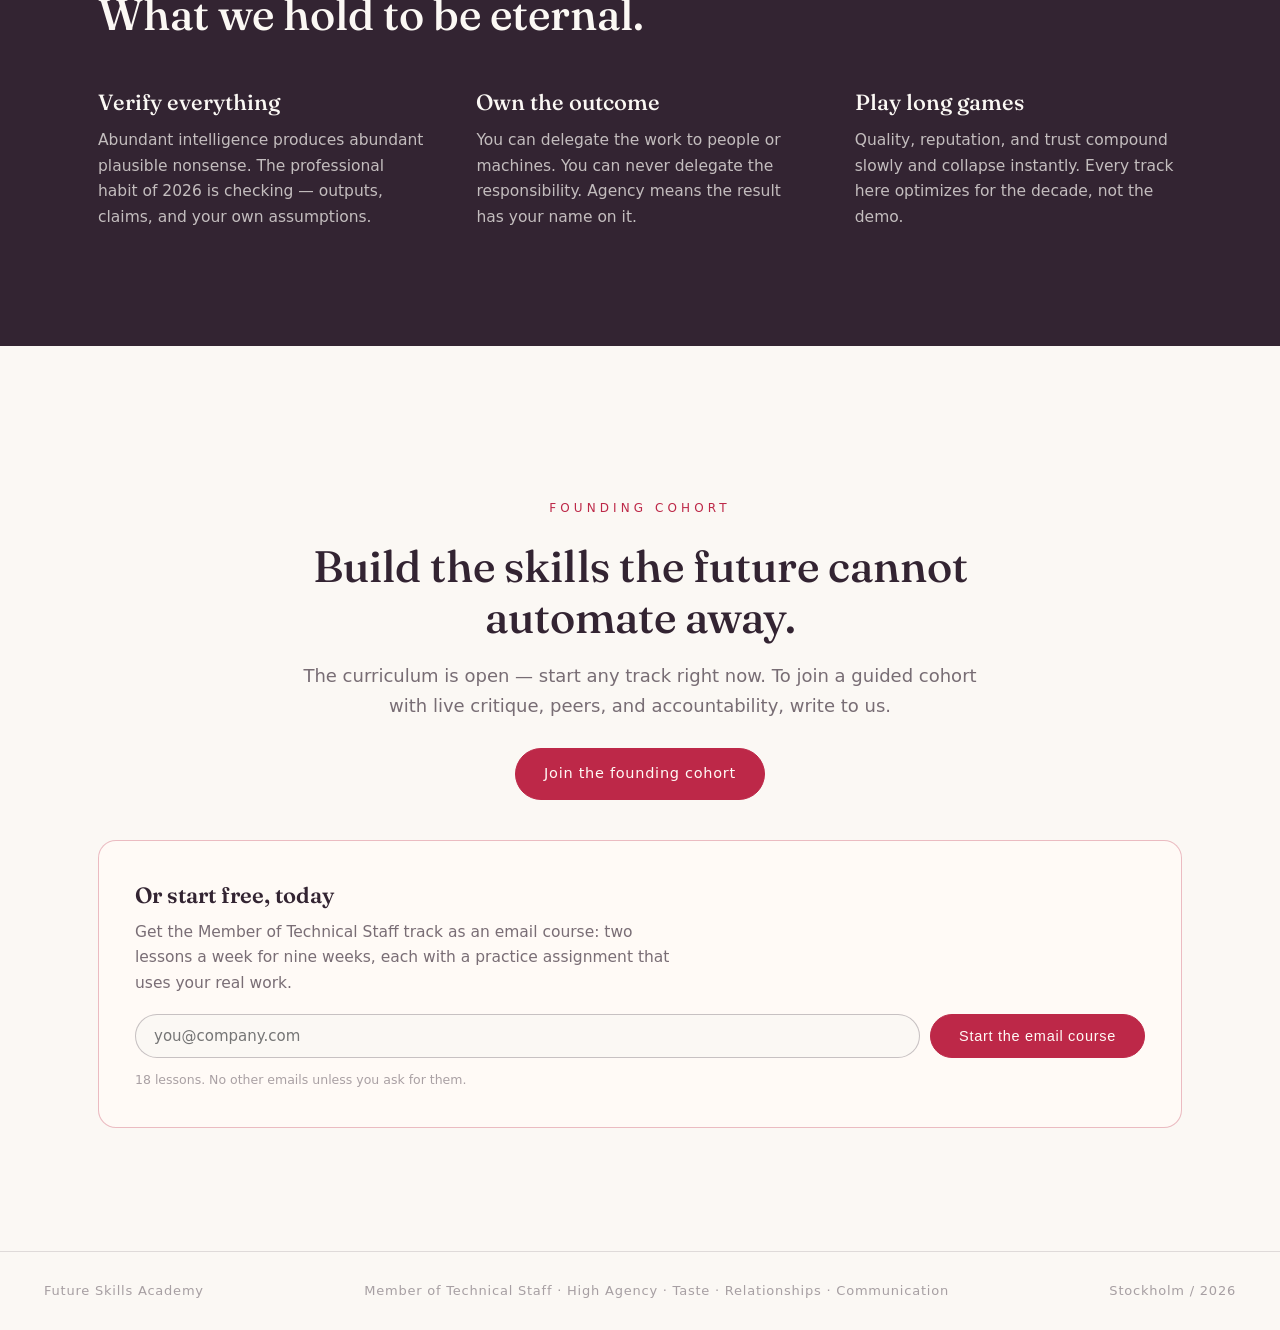
==== commit ff86c603: "Show videos on the site: gallery page, lesson embeds, home teaser Add 10 more practice videos, fix A" ====
--- a/index.html
+++ b/index.html
@@ -41,6 +41,7 @@
         <a href="#thesis">Thesis</a>
         <a href="#tracks">Tracks</a>
         <a href="#method">Method</a>
+        <a href="videos.html">Videos</a>
         <a href="for-companies.html">For companies</a>
         <a class="nav-cta" href="#join">Join a cohort</a>
       </nav>
@@ -100,6 +101,25 @@
           </ul>
         </div>
       </section>
+
+<!-- watch:start -->
+      <section class="watch wrap" id="watch">
+        <div class="watch-grid">
+          <div class="reveal">
+            <div class="video-frame" data-video="assets/video/01-judgment-is-the-bottleneck.mp4" data-slug="01-judgment-is-the-bottleneck"><button class="video-play" type="button" aria-label="Play: When intelligence is abundant, judgment is the bottleneck (55 seconds)"><img src="assets/video/01-judgment-is-the-bottleneck.jpg" alt="" loading="lazy" width="270" height="480" /><span class="video-play-icon" aria-hidden="true"></span><span class="video-dur">0:55</span></button></div>
+          </div>
+          <div>
+            <p class="section-note reveal">Watch</p>
+            <h2 class="section-title reveal">The idea in a minute. The practice in ten.</h2>
+            <p class="section-lede reveal">
+              Short videos for every track: the thesis, the method, and bite-sized practice clips
+              that turn a single lesson into something you can do today.
+            </p>
+            <a class="btn reveal" href="videos.html">See all videos →</a>
+          </div>
+        </div>
+      </section>
+      <!-- watch:end -->
 
       <section class="pillars" id="tracks">
         <div class="wrap">
--- a/styles.css
+++ b/styles.css
@@ -70,7 +70,8 @@
 .wrap {
   max-width: var(--max);
   margin: 0 auto;
-  padding: 0 clamp(20px, 5vw, 48px);
+  padding-left: clamp(20px, 5vw, 48px);
+  padding-right: clamp(20px, 5vw, 48px);
 }
 
 /* ---------- header ---------- */
@@ -1168,3 +1169,214 @@
     align-items: flex-start;
   }
 }
+
+/* ---------- videos ---------- */
+
+.video-frame {
+  position: relative;
+  width: min(100%, 270px);
+  aspect-ratio: 9 / 16;
+  overflow: hidden;
+  border-radius: 14px;
+  background: var(--plum);
+  box-shadow: 0 18px 40px -22px rgba(51, 36, 50, 0.45);
+}
+
+.video-frame video,
+.video-play,
+.video-play img {
+  display: block;
+  width: 100%;
+  height: 100%;
+  object-fit: cover;
+}
+
+.video-play {
+  position: relative;
+  padding: 0;
+  border: 0;
+  background: none;
+  cursor: pointer;
+}
+
+.video-play-icon {
+  position: absolute;
+  top: 76%;
+  left: 50%;
+  width: 56px;
+  height: 56px;
+  margin: -28px 0 0 -28px;
+  border-radius: 50%;
+  background: var(--carmine);
+  box-shadow: 0 8px 24px rgba(51, 36, 50, 0.3);
+  transition: transform 0.2s ease, background 0.2s ease;
+}
+
+.video-play-icon::before {
+  content: "";
+  position: absolute;
+  top: 50%;
+  left: 50%;
+  margin: -11px 0 0 -7px;
+  border-style: solid;
+  border-width: 11px 0 11px 19px;
+  border-color: transparent transparent transparent var(--bone);
+}
+
+.video-play:hover .video-play-icon,
+.video-play:focus-visible .video-play-icon {
+  background: var(--carmine-deep);
+  transform: scale(1.08);
+}
+
+.video-play:focus-visible {
+  outline: 3px solid var(--carmine);
+  outline-offset: -3px;
+}
+
+.video-dur {
+  position: absolute;
+  right: 10px;
+  bottom: 10px;
+  padding: 2px 8px;
+  border-radius: 999px;
+  background: rgba(51, 36, 50, 0.78);
+  color: var(--bone);
+  font-size: 13px;
+  letter-spacing: 0.04em;
+}
+
+.lesson-video {
+  margin: 4px 0 28px;
+}
+
+.lesson-video figcaption {
+  margin-top: 10px;
+  color: var(--plum-soft);
+  font-size: 15px;
+}
+
+.watch {
+  padding-top: 72px;
+  padding-bottom: 72px;
+}
+
+.watch-grid {
+  display: grid;
+  grid-template-columns: minmax(0, 270px) minmax(0, 1fr);
+  gap: clamp(28px, 6vw, 80px);
+  align-items: center;
+}
+
+.videos-hero {
+  padding-top: calc(var(--header) + 72px);
+}
+
+.videos-hero h1 {
+  margin: 0 0 20px;
+  font-family: var(--serif);
+  font-weight: 400;
+  font-size: clamp(38px, 6vw, 72px);
+  line-height: 1.05;
+}
+
+.videos-hero .hero-lede {
+  max-width: 640px;
+  margin-left: 0;
+}
+
+.videos-hero h1 .accent {
+  color: var(--carmine);
+  font-style: italic;
+}
+
+.videos-section {
+  padding-top: 48px;
+  padding-bottom: 24px;
+}
+
+.vfilters {
+  display: flex;
+  flex-wrap: wrap;
+  gap: 8px;
+  margin: 8px 0 28px;
+}
+
+.vfilter {
+  padding: 8px 16px;
+  border: 1px solid var(--line-strong);
+  border-radius: 999px;
+  background: transparent;
+  color: var(--plum);
+  font: inherit;
+  font-size: 15px;
+  cursor: pointer;
+}
+
+.vfilter:hover {
+  border-color: var(--carmine);
+}
+
+.vfilter.is-active {
+  border-color: var(--carmine);
+  background: var(--carmine);
+  color: var(--bone);
+}
+
+.vgrid {
+  display: grid;
+  grid-template-columns: repeat(auto-fill, minmax(230px, 1fr));
+  gap: 36px 28px;
+}
+
+.vcard[hidden] {
+  display: none;
+}
+
+.vcard h3 {
+  margin: 14px 0 6px;
+  font-family: var(--serif);
+  font-weight: 500;
+  font-size: 21px;
+  line-height: 1.25;
+}
+
+.vcard p {
+  margin: 0;
+  color: var(--plum-soft);
+  font-size: 15px;
+  line-height: 1.5;
+}
+
+.vcard-tag {
+  display: block;
+  margin-top: 14px;
+  color: var(--carmine);
+  font-size: 12px;
+  letter-spacing: 0.12em;
+  text-transform: uppercase;
+}
+
+.vcard-tag + h3 {
+  margin-top: 4px;
+}
+
+.vcard-link {
+  color: var(--carmine);
+  font-size: 15px;
+}
+
+.vcard-link:hover {
+  text-decoration: underline;
+}
+
+@media (max-width: 700px) {
+  .watch-grid {
+    grid-template-columns: 1fr;
+  }
+
+  .vgrid {
+    grid-template-columns: repeat(2, minmax(0, 1fr));
+    gap: 28px 16px;
+  }
+}
